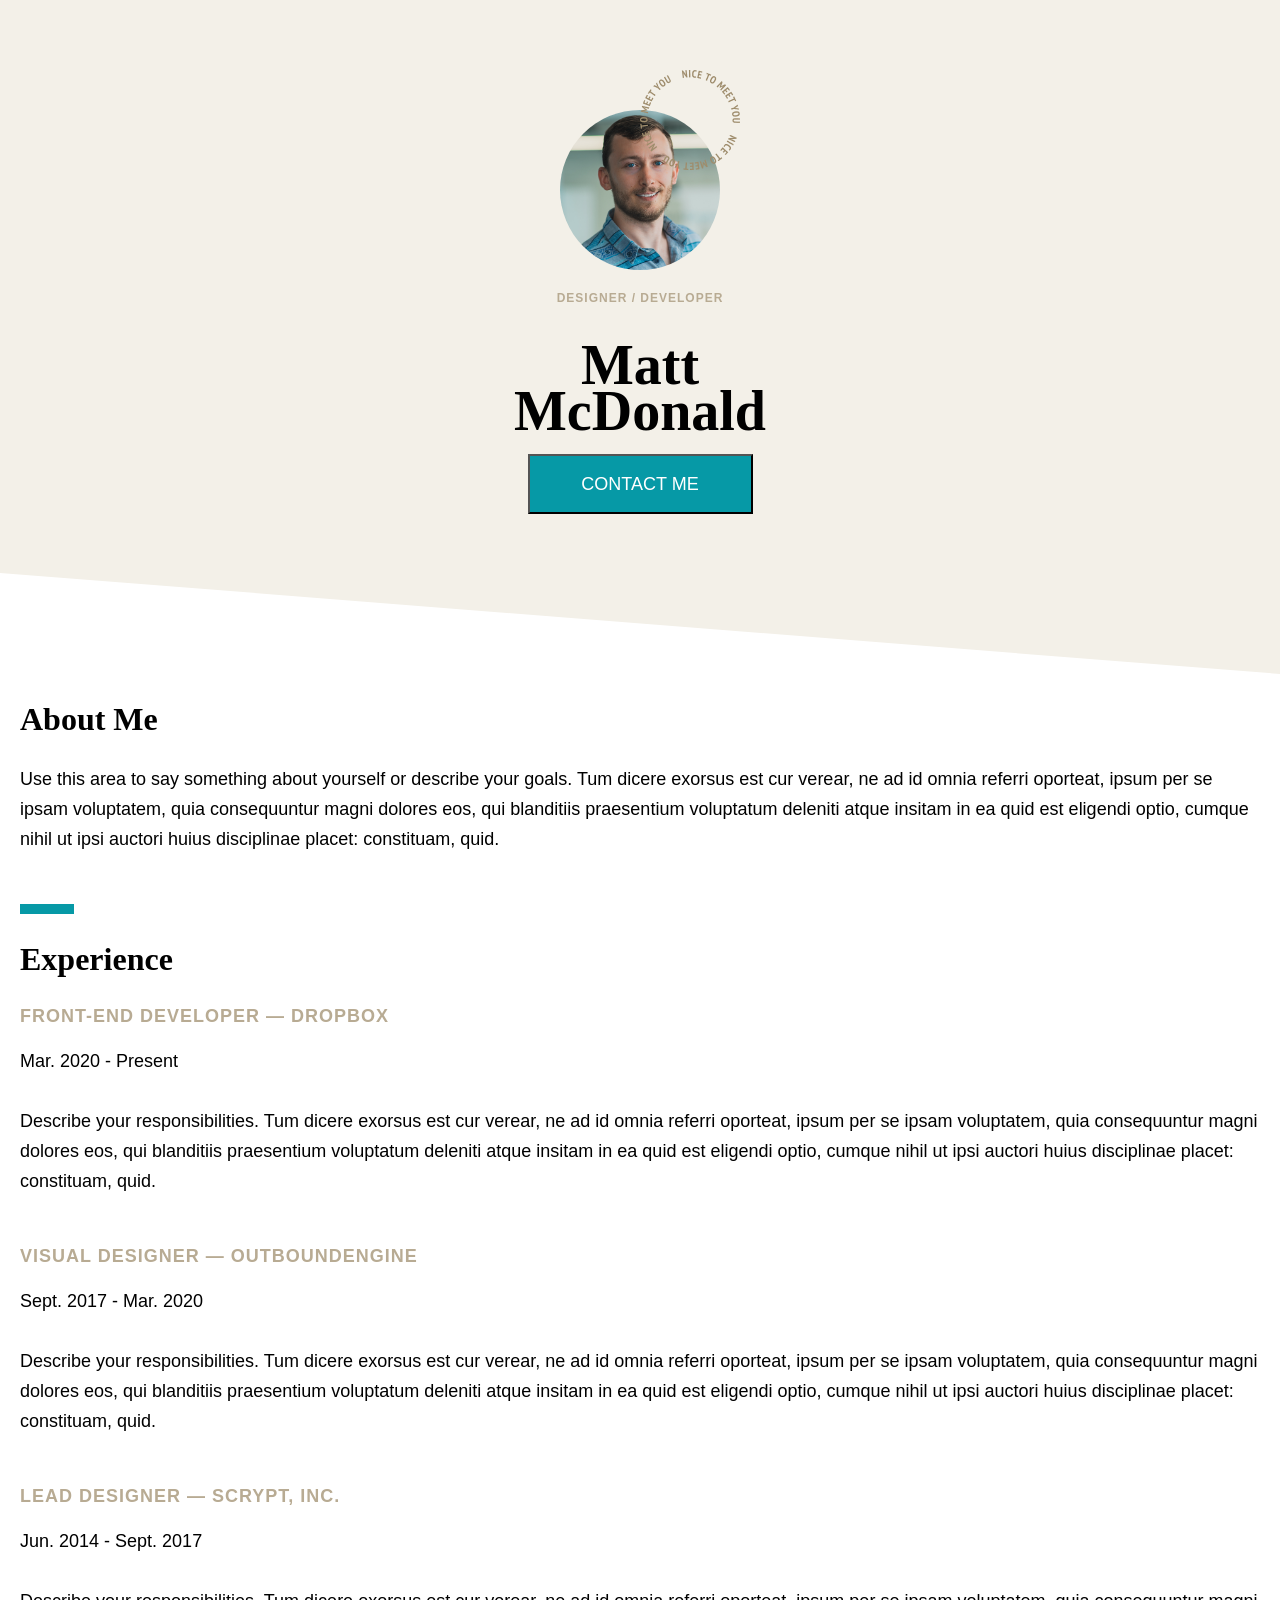
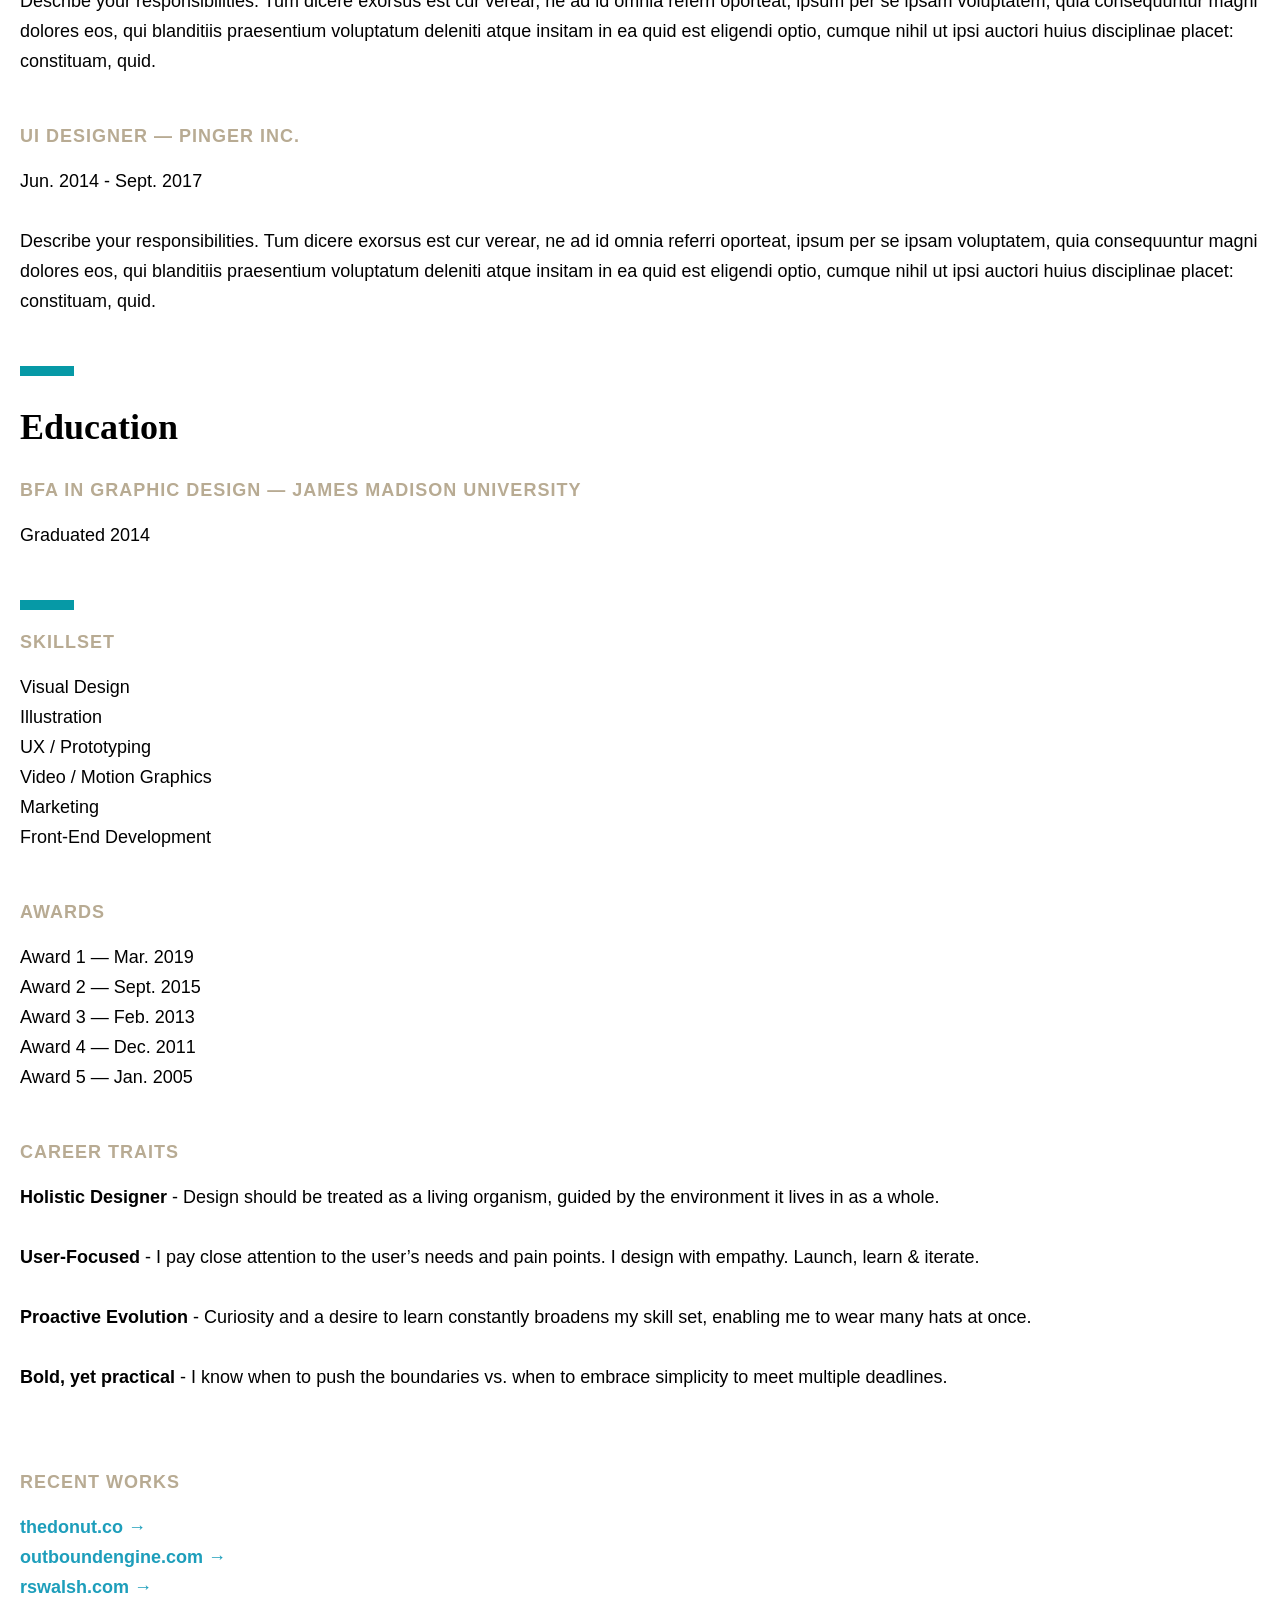
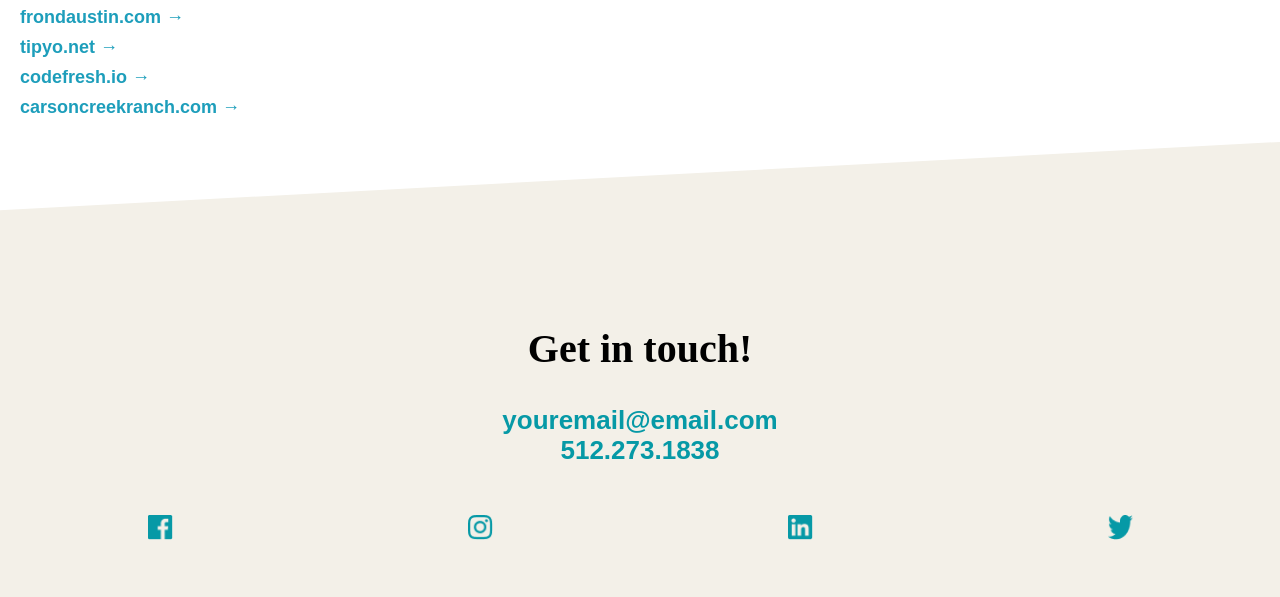
==== index.html @ 35839f32 "Merge branch 'main' of https://github.com/Joseasd213/Figma-s" ====
<!DOCTYPE html>
<html lang="en">
<head>
    <meta charset="UTF-8">
    <meta name="viewport" content="width=device-width, initial-scale=1.0">
    <title>Document</title>
    <link rel="stylesheet" href="style.css">
</head>
<body>
    <header class="card-background-up">
        <div class="imagenes">

            <img 
                class="imagen-principal"
                src="imagenes/Mcdonald.png" 
                alt="a"
            >

            <img 
                class="imagen-superpuesta"
                src="imagenes/Combined-Shape.png" 
                alt="a"
            >

        </div>
        <h3>DESIGNER / DEVELOPER</h3>
        <h1>Matt 
            McDonald
        </h1>
        <button>CONTACT ME</button>
    </header>
    <main>
        <section>
            <h2>About Me</h2>
            <p>Use this area to say something about yourself or describe your goals.  Tum dicere exorsus est cur verear, ne ad id omnia referri oporteat, ipsum per se ipsam voluptatem, quia consequuntur magni dolores eos, qui blanditiis praesentium voluptatum deleniti atque insitam in ea quid est eligendi optio, cumque nihil ut ipsi auctori huius disciplinae placet: constituam, quid.</p>
        </section>
        <section class="linea-decorativa"></section>      
        <section>
            <h2>Experience</h2>
            <h3>Front-End Developer — Dropbox</h3>
            <p>Mar. 2020 - Present</p>
                <div>
                    <p>Describe your responsibilities.  Tum dicere exorsus est cur verear, ne ad id omnia referri oporteat, ipsum per se ipsam voluptatem, quia consequuntur magni dolores eos, qui blanditiis praesentium voluptatum deleniti atque insitam in ea quid est eligendi optio, cumque nihil ut ipsi auctori huius disciplinae placet: constituam, quid.</p>
                </div>
            <div>
                <h3>Visual Designer — OutboundEngine</h3>
                <p class="date">Sept. 2017 - Mar. 2020</p>
                <div>
                    <p>Describe your responsibilities.  Tum dicere exorsus est cur verear, ne ad id omnia referri oporteat, ipsum per se ipsam voluptatem, quia consequuntur magni dolores eos, qui blanditiis praesentium voluptatum deleniti atque insitam in ea quid est eligendi optio, cumque nihil ut ipsi auctori huius disciplinae placet: constituam, quid.</p>
                </div>
            </div>
            <div>
                <h3>Lead Designer — Scrypt, Inc.</h3>
                <p>Jun. 2014 - Sept. 2017</p>
                <div>
                    <p>Describe your responsibilities.  Tum dicere exorsus est cur verear, ne ad id omnia referri oporteat, ipsum per se ipsam voluptatem, quia consequuntur magni dolores eos, qui blanditiis praesentium voluptatum deleniti atque insitam in ea quid est eligendi optio, cumque nihil ut ipsi auctori huius disciplinae placet: constituam, quid.</p>
                </div>
            </div>
            <div>
                <h3>UI Designer — Pinger Inc.</h3>
                <p class="date">Jun. 2014 - Sept. 2017</p>
                <div>
                    <p>Describe your responsibilities.  Tum dicere exorsus est cur verear, ne ad id omnia referri oporteat, ipsum per se ipsam voluptatem, quia consequuntur magni dolores eos, qui blanditiis praesentium voluptatum deleniti atque insitam in ea quid est eligendi optio, cumque nihil ut ipsi auctori huius disciplinae placet: constituam, quid.</p>
                </div>
            </div>
        </section>

        <section class="linea-decorativa"></section>   

        <section>
            <h2 class="other-h2">Education</h2>
            <h3>BFA in Graphic Design — James Madison University</h3>
            <p>Graduated 2014</p>
        </section>

        <section class="linea-decorativa"></section>   
            
        <section>
            <h3>SKILLSET</h3>
            <p>Visual Design</p>
            <p>Illustration</p>
            <p>UX / Prototyping</p>
            <p>Video / Motion Graphics</p>
            <p>Marketing</p>
            <p>Front-End Development</p>
        </section>

        <div>
            <h3>AWARDS</h3>
            <p>Award 1 — Mar. 2019</p>
            <p>Award 2 — Sept. 2015</p>
            <p>Award 3 — Feb. 2013</p>
            <p>Award 4 — Dec. 2011</p>
            <p>Award 5 — Jan. 2005</p>
        </div>  
        <div>
            <h3>Career Traits</h3>
            <p class="separate-pu"><strong>Holistic Designer</strong> - Design should be treated as a living organism, guided by the environment it lives in as a whole.</p>
            <p class="separate-pu"><strong>User-Focused</strong> - I pay close attention to the user’s needs and pain points. I design with empathy. Launch, learn & iterate.</p>
            <p class="separate-pu"><strong>Proactive Evolution</strong> - Curiosity and a desire to learn constantly broadens my skill set, enabling me to wear many hats at once.</p>
            <p class="separate-pu"><strong>Bold, yet practical</strong> - I know when to push the boundaries vs. when to embrace simplicity to meet multiple deadlines.</p>
        </div>
        <div>
            <h3>Recent Works</h3>
            <p><a href="">thedonut.co →</a></p>
            <p><a href="">outboundengine.com →</a></p>
            <p><a href="">rswalsh.com →</a></p>
            <p><a href="">frondaustin.com →</a></p>
            <p><a href="">tipyo.net →</a></p>
            <p><a href="">codefresh.io → </a></p>
            <p><a href="">carsoncreekranch.com →</a></p>
        </div>  
    </main>
    <div class="card-background-down">
        <section class="bellow">
            <h2>Get in touch!</h2>
            <p style="color: #0699a6;"><strong>youremail@email.com</strong></p>
            <p style="color: #0699a6;"><strong>512.273.1838</strong></p>
            <div class="icons-gallery">
                <a href=""><img src="imagenes/facebook.png" alt="a"></a>
                <a href=""><img src="imagenes/instagram.png" alt="a"></a>
                <a href=""><img src="imagenes/linkedin.png" alt="a"></a>
                <a href=""><img src="imagenes/twitter.png" alt="a"></a>
            </div>
        </section> 
    </div>
</body>
</html>
---- style.css ----
/*Up Header*/
.card-background-up {
  background-color: #f3f0e8; /* El color beige del fondo */
  width: 100%;
  height: 594px;
  
  /* Puntos: Top-Left, Top-Right, Bottom-Right, Bottom-Left */
  /* Ajusta el 85% para cambiar la inclinación */
  clip-path: polygon(0 0, 100% 0, 100% 100%, 0 85%); 
}

/*Down Header*/

.card-background-down {
  background-color: #f3f0e8; /* El color beige del fondo */
  width: 100%;
  height: 425px;
  
  /* Puntos: Top-Left, Top-Right, Bottom-Right, Bottom-Left */
  /* Ajusta el 85% para cambiar la inclinación */
    clip-path: polygon(0 15%, 100% 0, 100% 100%, 0 100%);
}

header{
    padding-top: 80px;
    flex-direction: column;
    align-items: center;
    text-align: center;
    display: flex;
}

header h3{
    font-size: 12px;
    color: #B8AB93;
    font-family: Arial;
    line-height: 24px; 
}

/*General*/

body{
    padding: 0px;
    margin: 0px;
}

main{
    margin: 20px;
}
p {
    font-size: 18px;
    font-family: "PT Sans Narrow", sans-serif;
    line-height: 30px;
    margin: 0;
}


a{
    font-family: "PT Sans Narrow", sans-serif;
    font-weight: 700;
    font-size: 18px;
    line-height: 30px;
    letter-spacing: 0;
    font-style: normal;
    color: rgb(29, 158, 187);
    text-decoration: none;
}

/*Div's*/

div{
    padding-top: 30px;
}

/*Imagenes*/

img{
    height: 160px;
    width: 160px;
}

/*Titulos*/

h1{
    font-size: 56px;
    font-weight: 900px;
    line-height: 46px;
    word-spacing: -2.17px;
    margin: 20px;
    width: 330px;
}

h2{
    font-size: 32px;
}

h3 {
    font-family: "PT Sans Narrow", sans-serif;
    font-weight: 700;
    font-size: 18px;
    line-height: 24px;
    letter-spacing: 1px;
    text-transform: uppercase;
    color: #B8AB93;
}


h4{
    font-size: 18px;
    font-family: Arial;
    font-weight: 100px;
}

.date{
    font-size: 18px;
}

.other-h2{
    font-size: 36px;
}

/*Bellow*/

.bellow{
    padding: 120px 0 40px 0;
    align-items: center;
    text-align: center;
}

.bellow img{
    width: 25px;
    height: 25px;
}

.bellow p{
    font-size: 26px;
}

.bellow h2{
    font-size: 40px;
    font-weight: 900px;
    font-family: "Playfair Display", serif;
}   

/*Icons*/

.icons-gallery{
    display: flex;
    padding-top: 50px;
    justify-content: center;
    justify-content: space-around;
}


/*Buttons*/

button{
    width: 225px;
    height: 60px;
    font-size: 18px;
    color: white;
    background-color: #0699A6;
}

/*IA*/

.imagenes {
    position: relative;
    /*Sirve para ocupar solamente lo que contiene, convirtiendolo en un poco de bloque y lineal*/
    display: inline-block;
}

.imagen-principal {
    width: 160px;
    height: 160px;
    border-radius: 100%;
}

.imagen-superpuesta {
    position: absolute;
    width: 100px;
    height: 100px;

    /* La pone en el centro de la primera */
    left: 80px;
    top: -10px;
}
/*Separador*/

.linea-decorativa {
    background-color: #0699a6; 
    width: 54px; 
    height: 10px;  
    padding: 0px; 
    clear: both; 
    display: block; 
    margin: 50px 0 20px 0;
}

.separate-pu{
    margin-bottom: 30px;
}

/*MEDIA*/

@media (min-width: 768px) and (min-height:1024px) {
    p{
        font-size: 20px;
    }
    main{
        padding: 0 140px 0 140px;
    }
    h2{
       font-size: 48px; 
    }

    .linea-decorativa{
        margin: 70px 0 50px 0;
    }    

    .imagen-principal{
        height: 200px;
        width: 200px;
    }


    h3{
        font-size: 18px;
    }

    header h3{
        font-size: 18px;
    }

    h1{
        font-size: 86px;
        font-weight: 900px;
        line-height: 76px;
        word-spacing: -2.17px;
        margin: 20px;
        width: 482px;
    }

    .bellow p{
        font-size: 38px;
    }

    .bellow h2{
        font-size: 62px;
    }   

    a{
        font-size: 24px;
    } 

    .icons-gallery img{
        width: 55px;
        height: 55px;
    }
    
    .card-background-up {
    background-color: #f3f0e8; /* El color beige del fondo */
    width: 100%;
    height: 768px;
    
    /* Puntos: Top-Left, Top-Right, Bottom-Right, Bottom-Left */
    /* Ajusta el 85% para cambiar la inclinación */
    clip-path: polygon(0 0, 100% 0, 100% 100%, 0 85%); 
    }
    .card-background-down {
    background-color: #f3f0e8; /* El color beige del fondo */
    width: 100%;
    height: 625px;
    
    /* Puntos: Top-Left, Top-Right, Bottom-Right, Bottom-Left */
    /* Ajusta el 85% para cambiar la inclinación */
        clip-path: polygon(0 15%, 100% 0, 100% 100%, 0 100%);
    }
}
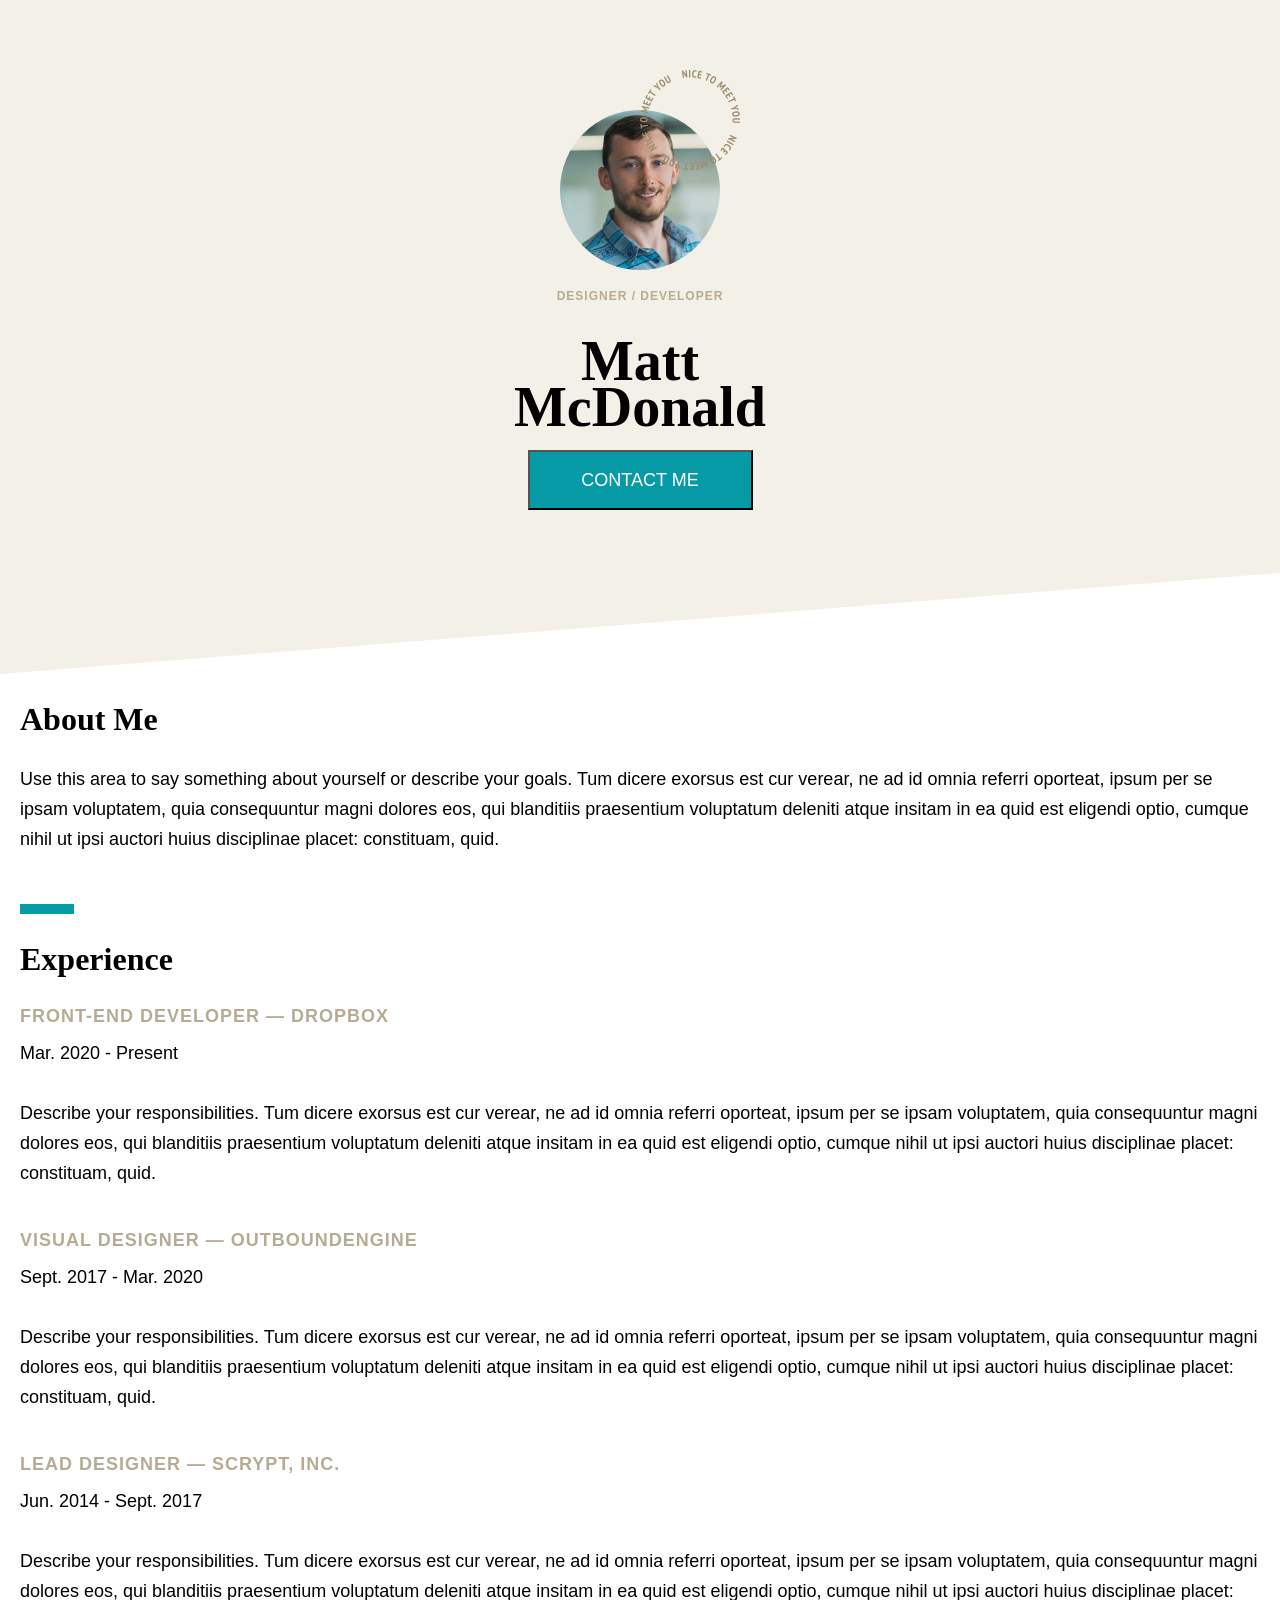
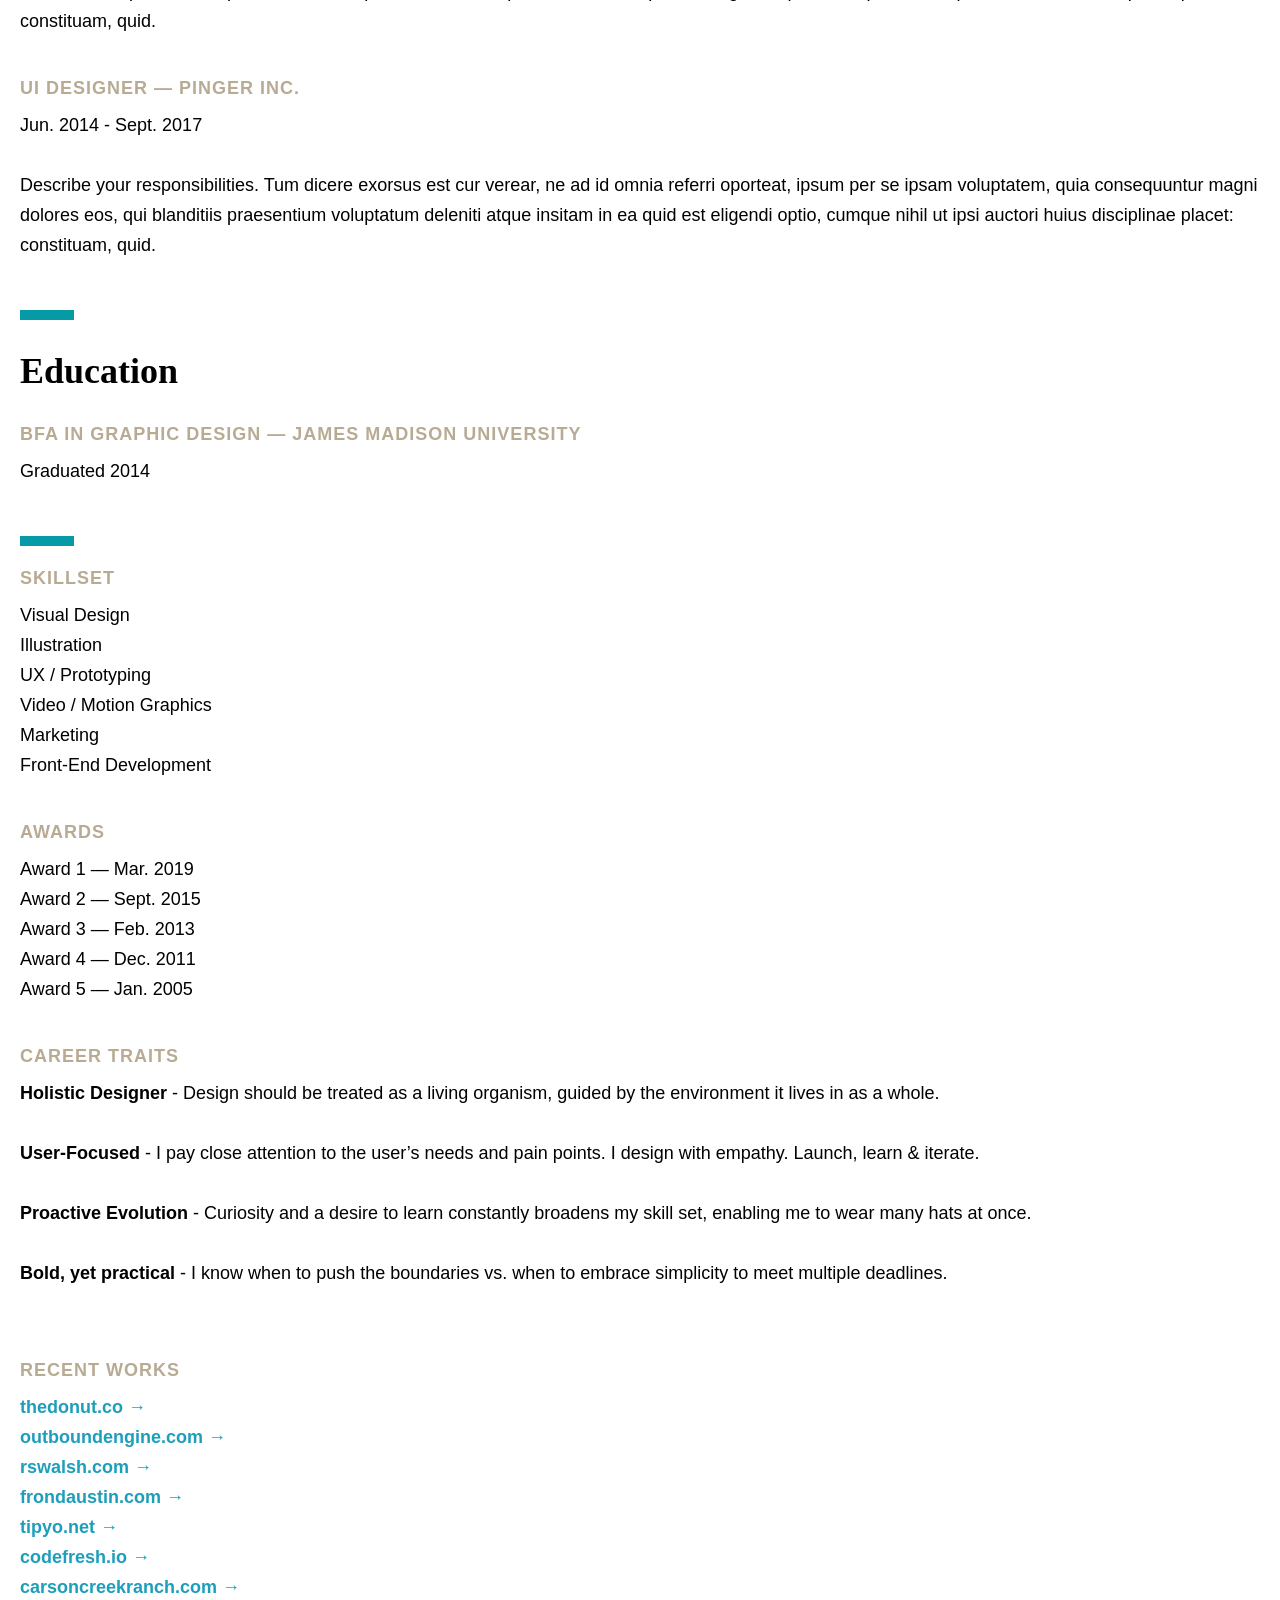
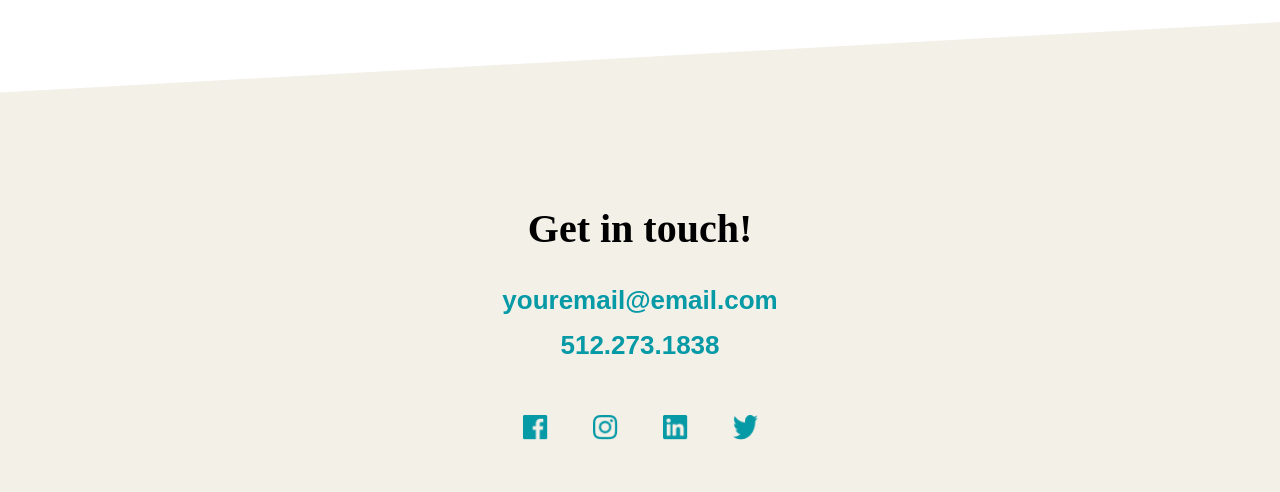
==== commit 3f519d46: ""fixed-just-need-font-family"" ====
--- a/index.html
+++ b/index.html
@@ -114,8 +114,10 @@
     <div class="card-background-down">
         <section class="bellow">
             <h2>Get in touch!</h2>
-            <p style="color: #0699a6;"><strong>youremail@email.com</strong></p>
-            <p style="color: #0699a6;"><strong>512.273.1838</strong></p>
+            <section>
+                <p style="color: #0699a6; margin-bottom: 15px;"><strong>youremail@email.com</strong></p>
+                <p style="color: #0699a6; margin-bottom: 15px;"><strong>512.273.1838</strong></p>
+            </section>
             <div class="icons-gallery">
                 <a href=""><img src="imagenes/facebook.png" alt="a"></a>
                 <a href=""><img src="imagenes/instagram.png" alt="a"></a>
--- a/style.css
+++ b/style.css
@@ -6,7 +6,7 @@
   
   /* Puntos: Top-Left, Top-Right, Bottom-Right, Bottom-Left */
   /* Ajusta el 85% para cambiar la inclinación */
-  clip-path: polygon(0 0, 100% 0, 100% 100%, 0 85%); 
+  clip-path: polygon(0 0, 100% 0, 100% 85%, 0 100%); 
 }
 
 /*Down Header*/
@@ -14,7 +14,7 @@
 .card-background-down {
   background-color: #f3f0e8; /* El color beige del fondo */
   width: 100%;
-  height: 425px;
+  height: 440px;
   
   /* Puntos: Top-Left, Top-Right, Bottom-Right, Bottom-Left */
   /* Ajusta el 85% para cambiar la inclinación */
@@ -97,6 +97,7 @@
     font-family: "PT Sans Narrow", sans-serif;
     font-weight: 700;
     font-size: 18px;
+    margin: 10px 0 10px 0;
     line-height: 24px;
     letter-spacing: 1px;
     text-transform: uppercase;
@@ -141,13 +142,17 @@
     font-family: "Playfair Display", serif;
 }   
 
+.bellow-contacts{
+    line-height: 40px;
+    
+}
 /*Icons*/
 
 .icons-gallery{
     display: flex;
-    padding-top: 50px;
+    padding-top: 40px;
     justify-content: center;
-    justify-content: space-around;
+    gap: 45px;
 }
 
 
@@ -241,7 +246,7 @@
     }
 
     .bellow p{
-        font-size: 38px;
+        font-size: 30px;
     }
 
     .bellow h2{
@@ -251,11 +256,6 @@
     a{
         font-size: 24px;
     } 
-
-    .icons-gallery img{
-        width: 55px;
-        height: 55px;
-    }
     
     .card-background-up {
     background-color: #f3f0e8; /* El color beige del fondo */
@@ -264,7 +264,7 @@
     
     /* Puntos: Top-Left, Top-Right, Bottom-Right, Bottom-Left */
     /* Ajusta el 85% para cambiar la inclinación */
-    clip-path: polygon(0 0, 100% 0, 100% 100%, 0 85%); 
+    clip-path: polygon(0 0, 100% 0, 100% 85%, 0 100%); 
     }
     .card-background-down {
     background-color: #f3f0e8; /* El color beige del fondo */
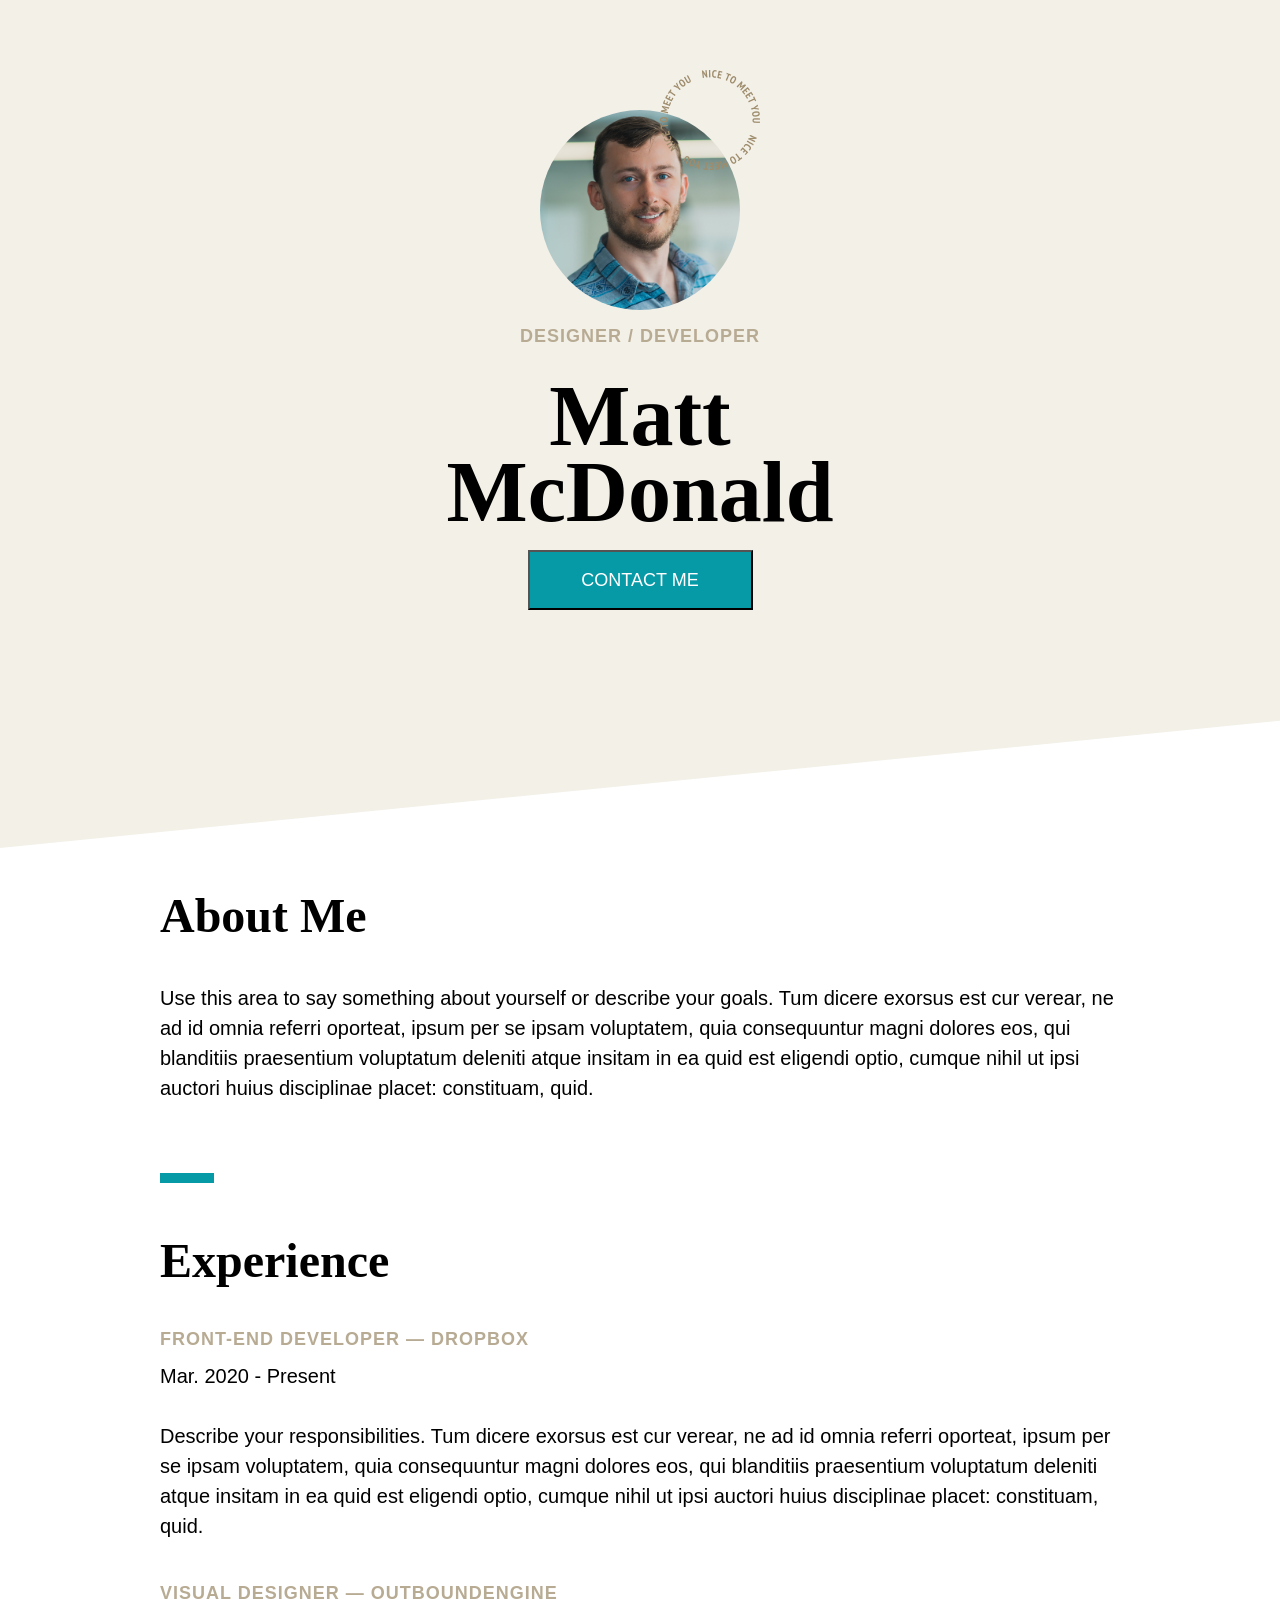
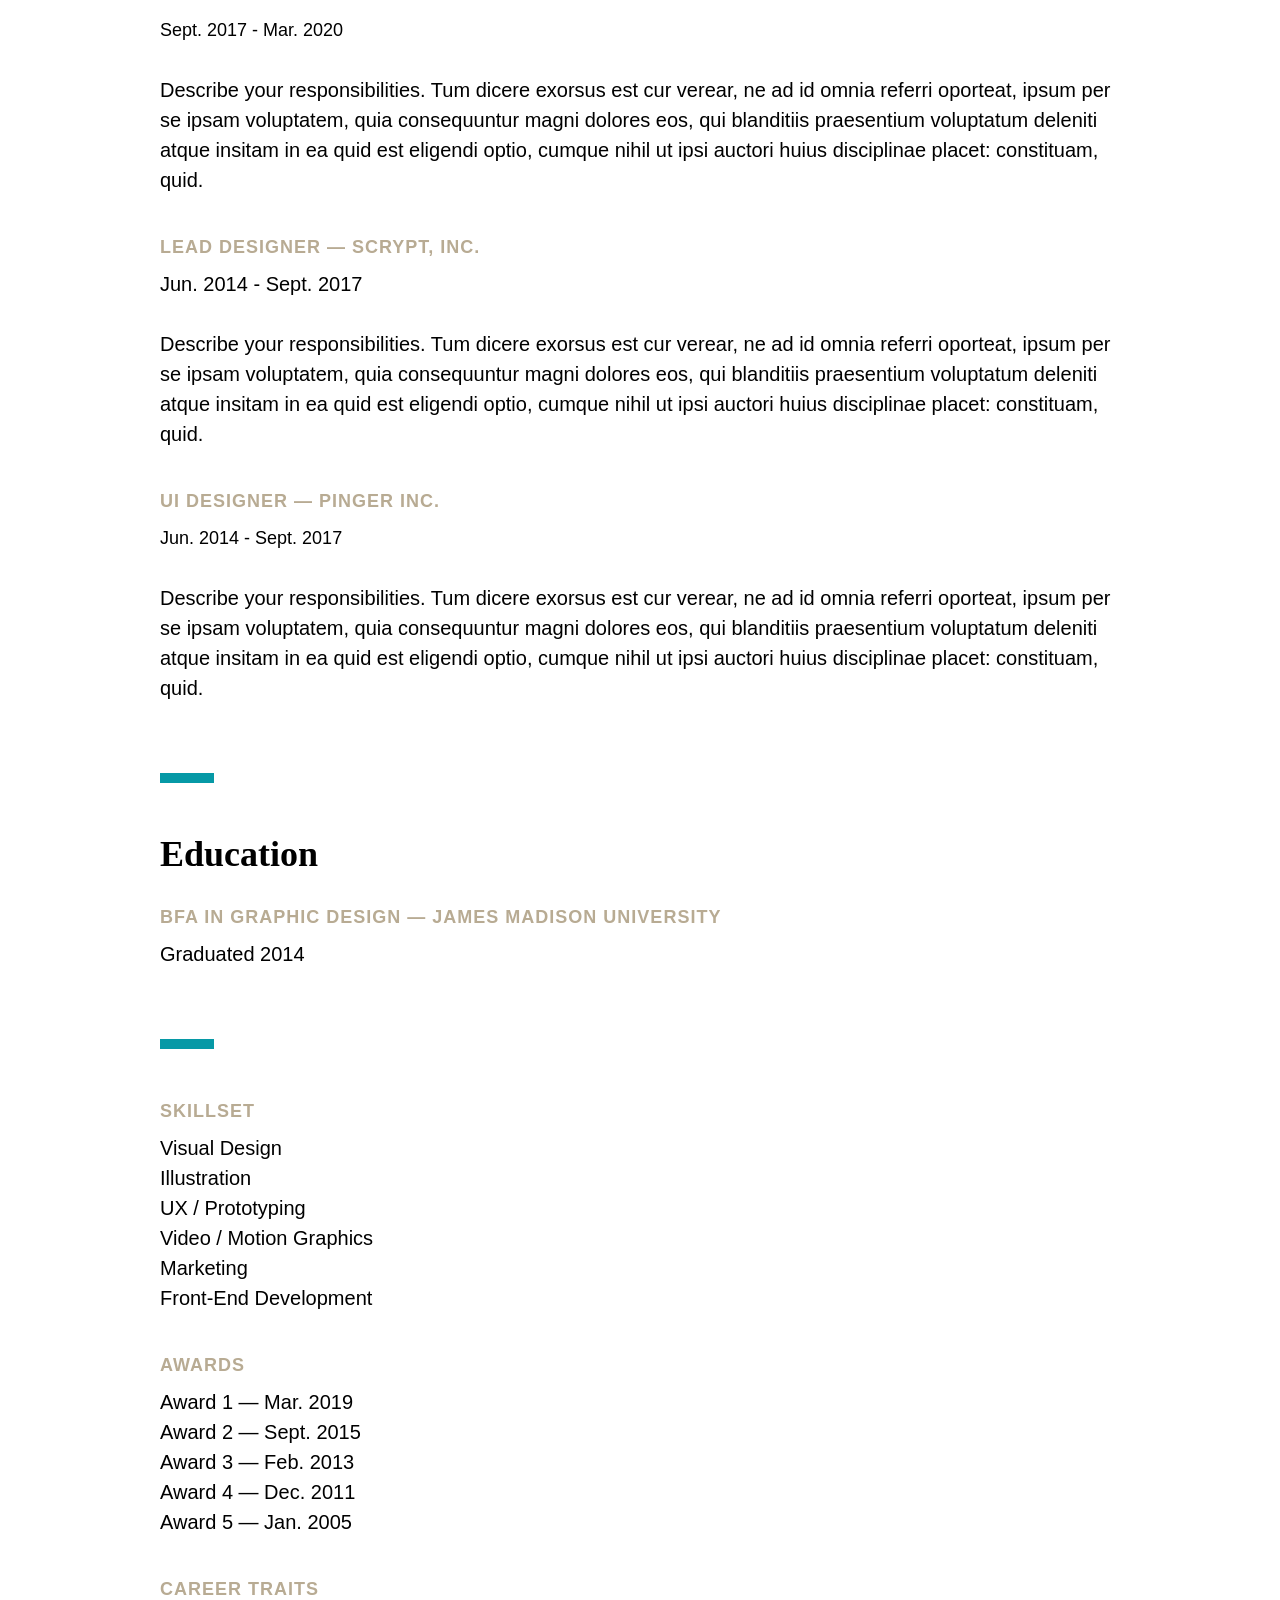
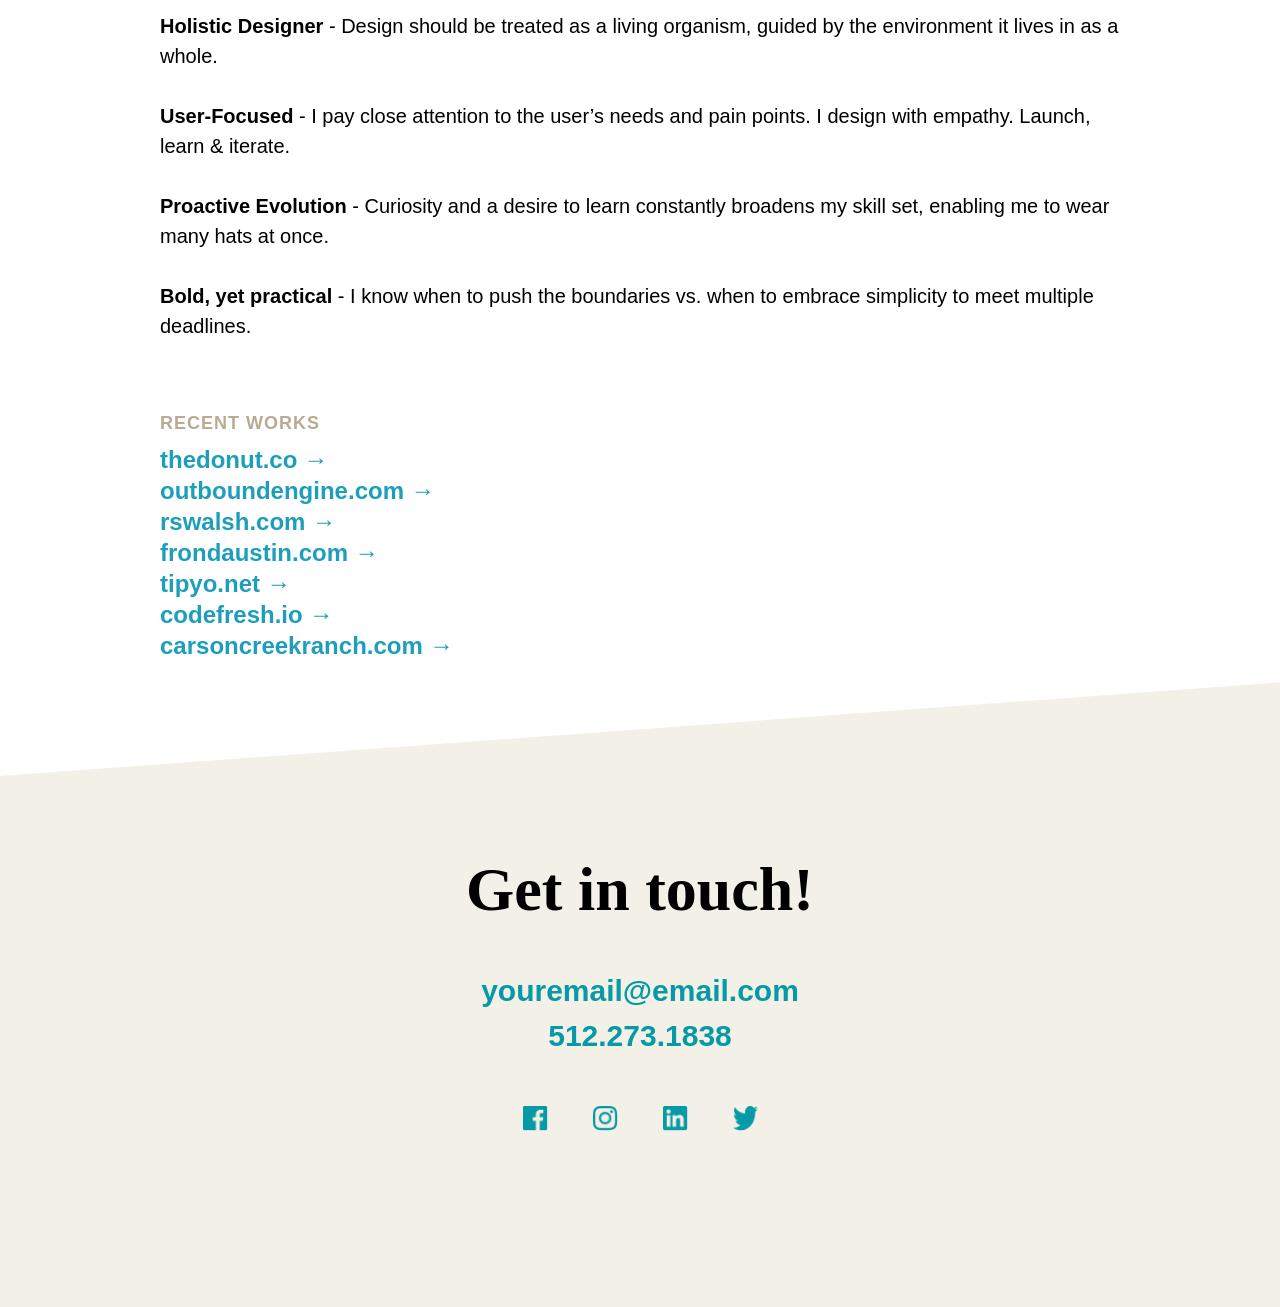
==== commit 84fc6c98: ""Organizar-comentarios-y-estructuras"" ====
--- a/index.html
+++ b/index.html
@@ -9,19 +9,16 @@
 <body>
     <header class="card-background-up">
         <div class="imagenes">
-
             <img 
                 class="imagen-principal"
                 src="imagenes/Mcdonald.png" 
                 alt="a"
             >
-
             <img 
                 class="imagen-superpuesta"
                 src="imagenes/Combined-Shape.png" 
                 alt="a"
             >
-
         </div>
         <h3>DESIGNER / DEVELOPER</h3>
         <h1>Matt 
@@ -95,10 +92,10 @@
         </div>  
         <div>
             <h3>Career Traits</h3>
-            <p class="separate-pu"><strong>Holistic Designer</strong> - Design should be treated as a living organism, guided by the environment it lives in as a whole.</p>
-            <p class="separate-pu"><strong>User-Focused</strong> - I pay close attention to the user’s needs and pain points. I design with empathy. Launch, learn & iterate.</p>
-            <p class="separate-pu"><strong>Proactive Evolution</strong> - Curiosity and a desire to learn constantly broadens my skill set, enabling me to wear many hats at once.</p>
-            <p class="separate-pu"><strong>Bold, yet practical</strong> - I know when to push the boundaries vs. when to embrace simplicity to meet multiple deadlines.</p>
+            <p class="separate"><strong>Holistic Designer</strong> - Design should be treated as a living organism, guided by the environment it lives in as a whole.</p>
+            <p class="separate"><strong>User-Focused</strong> - I pay close attention to the user’s needs and pain points. I design with empathy. Launch, learn & iterate.</p>
+            <p class="separate"><strong>Proactive Evolution</strong> - Curiosity and a desire to learn constantly broadens my skill set, enabling me to wear many hats at once.</p>
+            <p class="separate"><strong>Bold, yet practical</strong> - I know when to push the boundaries vs. when to embrace simplicity to meet multiple deadlines.</p>
         </div>
         <div>
             <h3>Recent Works</h3>
@@ -107,11 +104,11 @@
             <p><a href="">rswalsh.com →</a></p>
             <p><a href="">frondaustin.com →</a></p>
             <p><a href="">tipyo.net →</a></p>
-            <p><a href="">codefresh.io → </a></p>
+            <p><a href="">codefresh.io →</a></p>
             <p><a href="">carsoncreekranch.com →</a></p>
         </div>  
     </main>
-    <div class="card-background-down">
+    <footer class="card-background-down">
         <section class="bellow">
             <h2>Get in touch!</h2>
             <section>
@@ -125,6 +122,6 @@
                 <a href=""><img src="imagenes/twitter.png" alt="a"></a>
             </div>
         </section> 
-    </div>
+    </footer>
 </body>
 </html>
--- a/style.css
+++ b/style.css
@@ -1,25 +1,28 @@
-/*Up Header*/
+/*Clip-Path del Header*/
+
 .card-background-up {
-  background-color: #f3f0e8; /* El color beige del fondo */
-  width: 100%;
-  height: 594px;
-  
-  /* Puntos: Top-Left, Top-Right, Bottom-Right, Bottom-Left */
-  /* Ajusta el 85% para cambiar la inclinación */
-  clip-path: polygon(0 0, 100% 0, 100% 85%, 0 100%); 
-}
-
-/*Down Header*/
+    background-color: #f3f0e8; /* El color beige del fondo */
+    width: 100%;
+    height: 594px;
+    
+    /* Puntos: Top-Left, Top-Right, Bottom-Right, Bottom-Left */
+    /* Ajusta el 85% para cambiar la inclinación */
+    clip-path: polygon(0 0, 100% 0, 100% 85%, 0 100%); 
+}
+
+/*Clip-Path del Footer*/
 
 .card-background-down {
-  background-color: #f3f0e8; /* El color beige del fondo */
-  width: 100%;
-  height: 440px;
-  
-  /* Puntos: Top-Left, Top-Right, Bottom-Right, Bottom-Left */
-  /* Ajusta el 85% para cambiar la inclinación */
+    background-color: #f3f0e8; /* El color beige del fondo */
+    width: 100%;
+    height: 440px;
+    
+    /* Puntos: Top-Left, Top-Right, Bottom-Right, Bottom-Left */
+    /* Ajusta el 85% para cambiar la inclinación */
     clip-path: polygon(0 15%, 100% 0, 100% 100%, 0 100%);
 }
+
+/*Header*/
 
 header{
     padding-top: 80px;
@@ -36,6 +39,27 @@
     line-height: 24px; 
 }
 
+.imagenes {
+    position: relative;
+    /*Sirve para ocupar solamente lo que contiene, convirtiendolo en un poco de bloque y lineal*/
+    display: inline-block;
+}
+
+.imagen-principal {
+    width: 160px;
+    height: 160px;
+    border-radius: 100%;
+}
+
+.imagen-superpuesta {
+    position: absolute;
+    width: 100px;
+    height: 100px;
+    /* La pone en el centro de la primera imagen */
+    left: 80px;
+    top: -10px;
+}
+
 /*General*/
 
 body{
@@ -46,6 +70,7 @@
 main{
     margin: 20px;
 }
+
 p {
     font-size: 18px;
     font-family: "PT Sans Narrow", sans-serif;
@@ -119,7 +144,7 @@
     font-size: 36px;
 }
 
-/*Bellow*/
+/*Footer*/
 
 .bellow{
     padding: 120px 0 40px 0;
@@ -144,8 +169,8 @@
 
 .bellow-contacts{
     line-height: 40px;
-    
-}
+}
+
 /*Icons*/
 
 .icons-gallery{
@@ -155,7 +180,6 @@
     gap: 45px;
 }
 
-
 /*Buttons*/
 
 button{
@@ -166,30 +190,7 @@
     background-color: #0699A6;
 }
 
-/*IA*/
-
-.imagenes {
-    position: relative;
-    /*Sirve para ocupar solamente lo que contiene, convirtiendolo en un poco de bloque y lineal*/
-    display: inline-block;
-}
-
-.imagen-principal {
-    width: 160px;
-    height: 160px;
-    border-radius: 100%;
-}
-
-.imagen-superpuesta {
-    position: absolute;
-    width: 100px;
-    height: 100px;
-
-    /* La pone en el centro de la primera */
-    left: 80px;
-    top: -10px;
-}
-/*Separador*/
+/*Separador y lineas azules*/
 
 .linea-decorativa {
     background-color: #0699a6; 
@@ -201,39 +202,72 @@
     margin: 50px 0 20px 0;
 }
 
-.separate-pu{
+.separate{
     margin-bottom: 30px;
 }
 
-/*MEDIA*/
-
-@media (min-width: 768px) and (min-height:1024px) {
-    p{
-        font-size: 20px;
-    }
-    main{
-        padding: 0 140px 0 140px;
-    }
-    h2{
-       font-size: 48px; 
-    }
-
-    .linea-decorativa{
-        margin: 70px 0 50px 0;
-    }    
+/*MEDIA - TAULETA*/
+
+@media (min-width: 768px) {
+    /*Clip-Path*/
+    /*Arriba*/
+    .card-background-up {
+        background-color: #f3f0e8; /* El color beige del fondo */
+        width: 100%;
+        height: 768px;
+        
+        /* Puntos: Top-Left, Top-Right, Bottom-Right, Bottom-Left */
+        /* Ajusta el 85% para cambiar la inclinación */
+        clip-path: polygon(0 0, 100% 0, 100% 85%, 0 100%); 
+    }
+
+    /*Abajo*/
+    .card-background-down {
+        background-color: #f3f0e8; /* El color beige del fondo */
+        width: 100%;
+        height: 625px;
+        
+        /* Puntos: Top-Left, Top-Right, Bottom-Right, Bottom-Left */
+        /* Ajusta el 85% para cambiar la inclinación */
+        clip-path: polygon(0 15%, 100% 0, 100% 100%, 0 100%);
+    }
+
+    /*Header*/
+    header h3{
+        font-size: 18px;
+    }
+
+    /*Footer*/
+    .bellow p{
+        font-size: 30px;
+    }
+
+    .bellow h2{
+        font-size: 62px;
+    }   
+
+    /* Imagenes */
+    .imagen-superpuesta {
+        position: absolute;
+        width: 100px;
+        height: 100px;
+        /* La pone en el centro de Mcdonald */
+        left: 120px;
+        top: -10px;
+    }
 
     .imagen-principal{
         height: 200px;
         width: 200px;
     }
 
-
-    h3{
-        font-size: 18px;
-    }
-
-    header h3{
-        font-size: 18px;
+    /*Palabras*/
+    p{
+        font-size: 20px;
+    }
+
+    h2{
+       font-size: 48px; 
     }
 
     h1{
@@ -245,34 +279,29 @@
         width: 482px;
     }
 
-    .bellow p{
-        font-size: 30px;
-    }
-
-    .bellow h2{
-        font-size: 62px;
-    }   
-
+    h3{
+        font-size: 18px;
+    }
+
+    /*Generales*/
     a{
         font-size: 24px;
     } 
-    
-    .card-background-up {
-    background-color: #f3f0e8; /* El color beige del fondo */
-    width: 100%;
-    height: 768px;
-    
-    /* Puntos: Top-Left, Top-Right, Bottom-Right, Bottom-Left */
-    /* Ajusta el 85% para cambiar la inclinación */
-    clip-path: polygon(0 0, 100% 0, 100% 85%, 0 100%); 
-    }
-    .card-background-down {
-    background-color: #f3f0e8; /* El color beige del fondo */
-    width: 100%;
-    height: 625px;
-    
-    /* Puntos: Top-Left, Top-Right, Bottom-Right, Bottom-Left */
-    /* Ajusta el 85% para cambiar la inclinación */
-        clip-path: polygon(0 15%, 100% 0, 100% 100%, 0 100%);
-    }
+
+    /*Sectores*/
+    main{
+        padding: 0 140px 0 140px;
+    }
+
+    /*Lineas azules*/
+    .linea-decorativa{
+        margin: 70px 0 50px 0;
+    }    
+}
+
+/*MEDIA - ESCRIPTORI*/
+
+@media (min-width: 1440px) {
+
+
 }
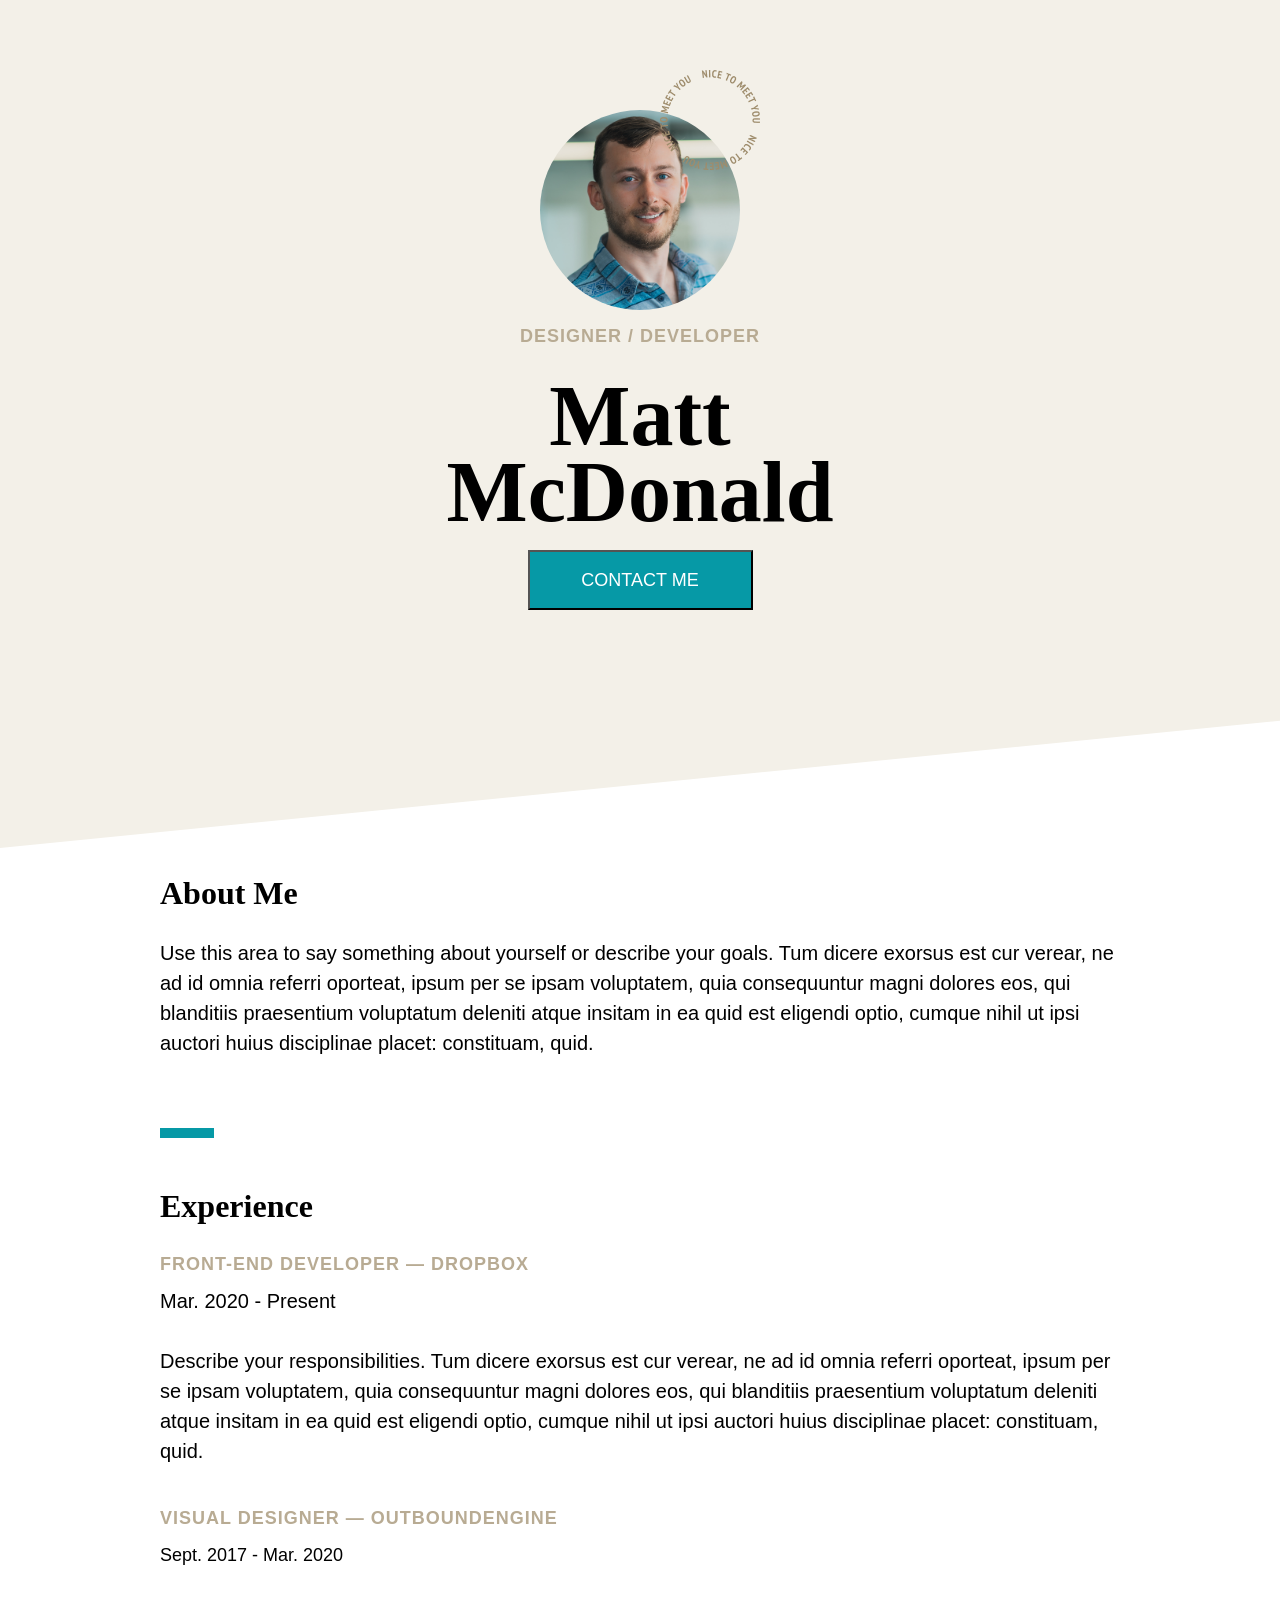
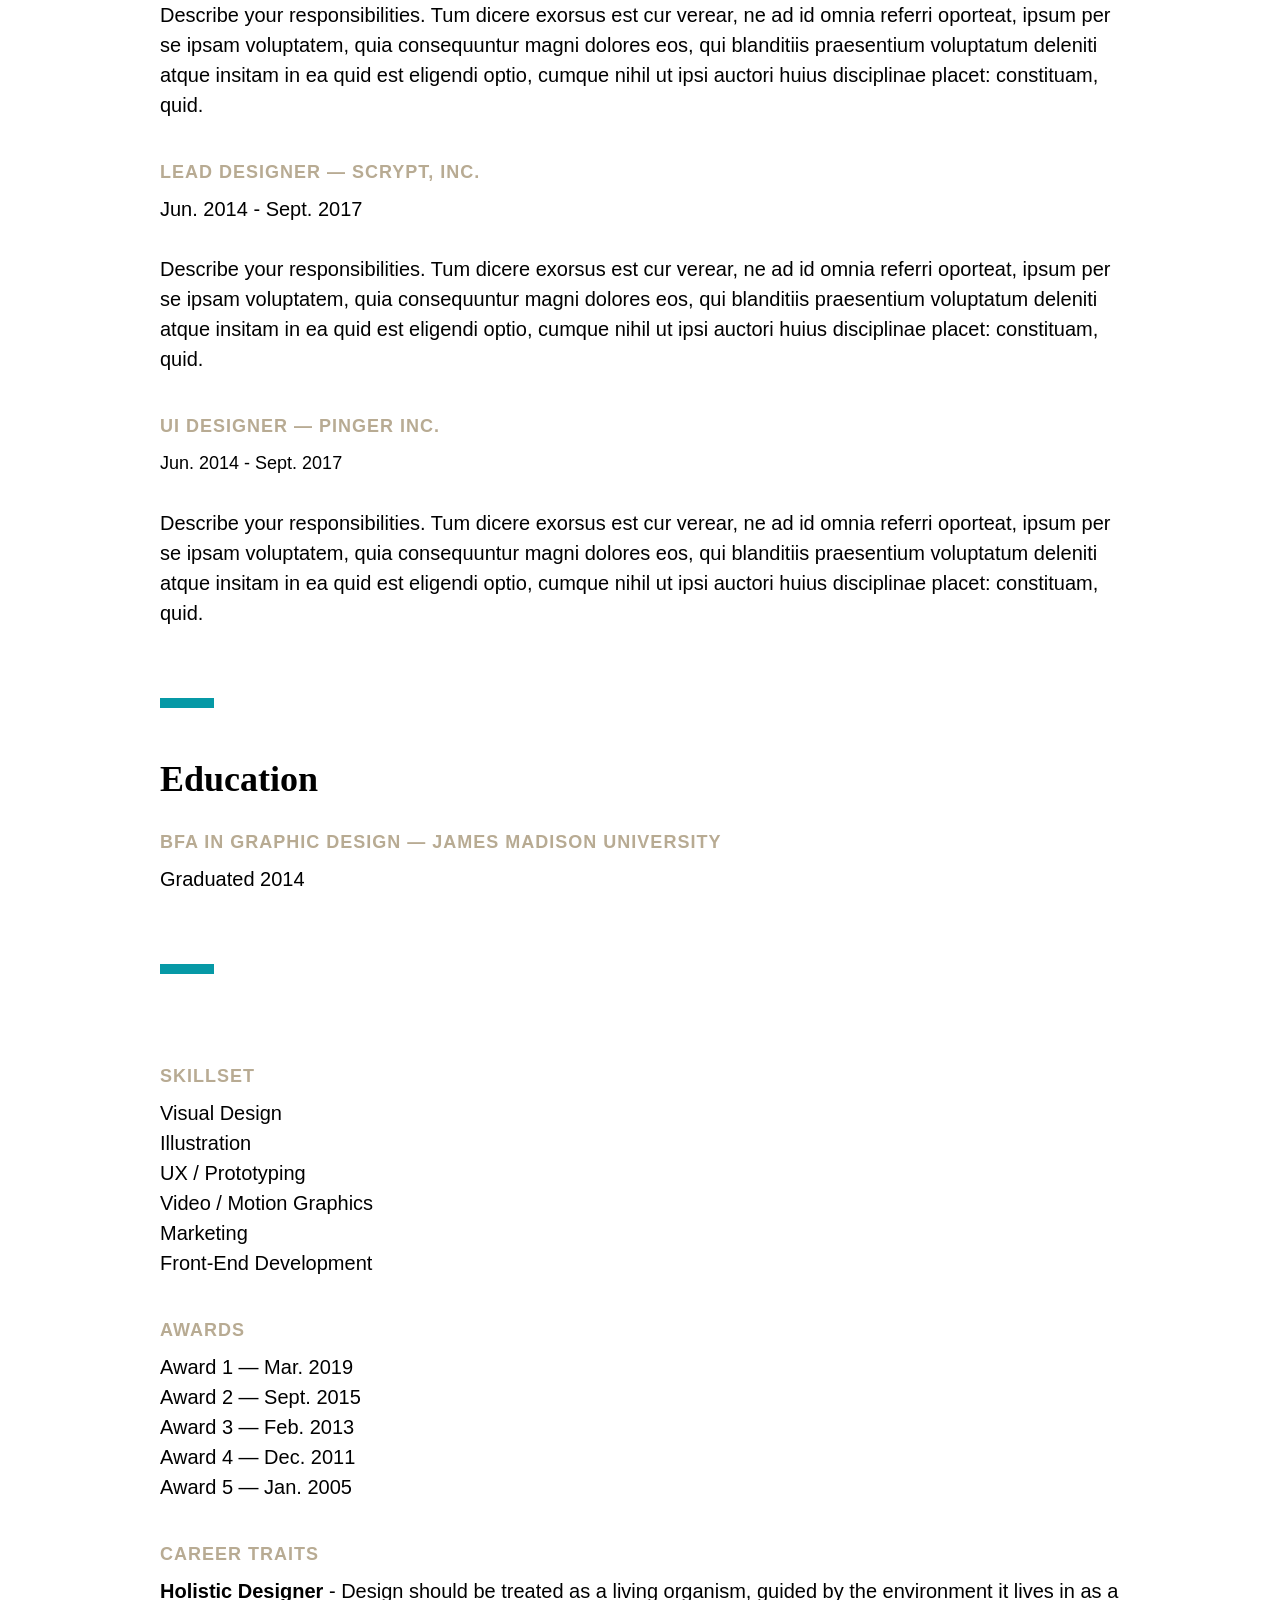
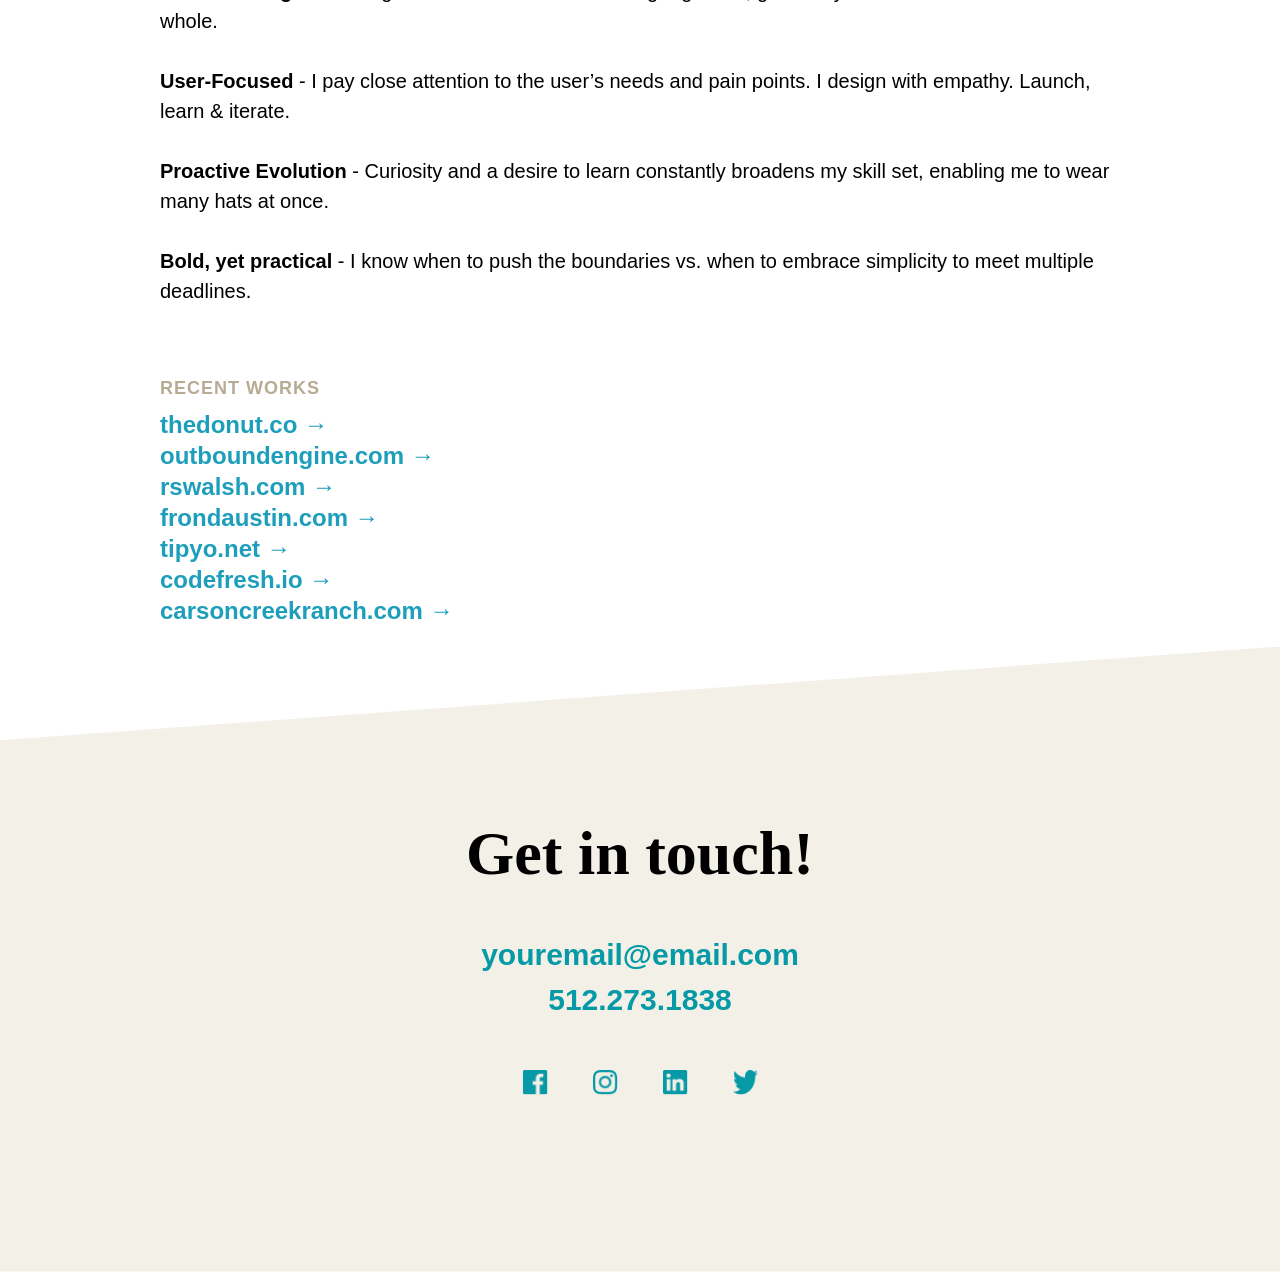
==== commit cc8a6a27: "escriptori-progress" ====
--- a/index.html
+++ b/index.html
@@ -27,86 +27,111 @@
         <button>CONTACT ME</button>
     </header>
     <main>
-        <section>
-            <h2>About Me</h2>
-            <p>Use this area to say something about yourself or describe your goals.  Tum dicere exorsus est cur verear, ne ad id omnia referri oporteat, ipsum per se ipsam voluptatem, quia consequuntur magni dolores eos, qui blanditiis praesentium voluptatum deleniti atque insitam in ea quid est eligendi optio, cumque nihil ut ipsi auctori huius disciplinae placet: constituam, quid.</p>
-        </section>
-        <section class="linea-decorativa"></section>      
-        <section>
-            <h2>Experience</h2>
-            <h3>Front-End Developer — Dropbox</h3>
-            <p>Mar. 2020 - Present</p>
+        <section class="about-me">
+            <section>
+                <h2>About Me</h2>
+                <p>Use this area to say something about yourself or describe your goals.  Tum dicere exorsus est cur verear, ne ad id omnia referri oporteat, ipsum per se ipsam voluptatem, quia consequuntur magni dolores eos, qui blanditiis praesentium voluptatum deleniti atque insitam in ea quid est eligendi optio, cumque nihil ut ipsi auctori huius disciplinae placet: constituam, quid.</p>
+            </section>
+            <section class="linea-decorativa"></section>      
+            <section>
+                <h2>Experience</h2>
+                <!--ESCRIPTORI-->
+                <section class="linea">
+                    <h3>Front-End Developer — Dropbox</h3>
+                    <p>Mar. 2020 - Present</p>
+                </section>
+                <!--ESCRIPTORI-->
+                    <div class="no-more">
+                        <p>Describe your responsibilities.  Tum dicere exorsus est cur verear, ne ad id omnia referri oporteat, ipsum per se ipsam voluptatem, quia consequuntur magni dolores eos, qui blanditiis praesentium voluptatum deleniti atque insitam in ea quid est eligendi optio, cumque nihil ut ipsi auctori huius disciplinae placet: constituam, quid.</p>
+                    </div>
                 <div>
-                    <p>Describe your responsibilities.  Tum dicere exorsus est cur verear, ne ad id omnia referri oporteat, ipsum per se ipsam voluptatem, quia consequuntur magni dolores eos, qui blanditiis praesentium voluptatum deleniti atque insitam in ea quid est eligendi optio, cumque nihil ut ipsi auctori huius disciplinae placet: constituam, quid.</p>
+                    <!--ESCRIPTORI-->
+                    <section class="linea">
+                        <h3>Visual Designer — OutboundEngine</h3>
+                        <p class="date">Sept. 2017 - Mar. 2020</p>
+                    </section>
+                <!--ESCRIPTORI-->
+                    <div class="no-more">
+                        <p>Describe your responsibilities.  Tum dicere exorsus est cur verear, ne ad id omnia referri oporteat, ipsum per se ipsam voluptatem, quia consequuntur magni dolores eos, qui blanditiis praesentium voluptatum deleniti atque insitam in ea quid est eligendi optio, cumque nihil ut ipsi auctori huius disciplinae placet: constituam, quid.</p>
+                    </div>
                 </div>
-            <div>
-                <h3>Visual Designer — OutboundEngine</h3>
-                <p class="date">Sept. 2017 - Mar. 2020</p>
                 <div>
-                    <p>Describe your responsibilities.  Tum dicere exorsus est cur verear, ne ad id omnia referri oporteat, ipsum per se ipsam voluptatem, quia consequuntur magni dolores eos, qui blanditiis praesentium voluptatum deleniti atque insitam in ea quid est eligendi optio, cumque nihil ut ipsi auctori huius disciplinae placet: constituam, quid.</p>
+                    <!--ESCRIPTORI-->
+                    <section class="linea">
+                        <h3>Lead Designer — Scrypt, Inc.</h3>
+                        <p>Jun. 2014 - Sept. 2017</p>
+                    </section>
+                <!--ESCRIPTORI-->
+                    <div class="no-more">
+                        <p>Describe your responsibilities.  Tum dicere exorsus est cur verear, ne ad id omnia referri oporteat, ipsum per se ipsam voluptatem, quia consequuntur magni dolores eos, qui blanditiis praesentium voluptatum deleniti atque insitam in ea quid est eligendi optio, cumque nihil ut ipsi auctori huius disciplinae placet: constituam, quid.</p>
+                    </div>
                 </div>
-            </div>
-            <div>
-                <h3>Lead Designer — Scrypt, Inc.</h3>
-                <p>Jun. 2014 - Sept. 2017</p>
                 <div>
-                    <p>Describe your responsibilities.  Tum dicere exorsus est cur verear, ne ad id omnia referri oporteat, ipsum per se ipsam voluptatem, quia consequuntur magni dolores eos, qui blanditiis praesentium voluptatum deleniti atque insitam in ea quid est eligendi optio, cumque nihil ut ipsi auctori huius disciplinae placet: constituam, quid.</p>
+                    <!--ESCRIPTORI-->
+                    <section class="linea">
+                        <h3>UI Designer — Pinger Inc.</h3>
+                        <p class="date">Jun. 2014 - Sept. 2017</p>
+                    </section>
+                <!--ESCRIPTORI-->
+                    <div class="no-more">
+                        <p>Describe your responsibilities.  Tum dicere exorsus est cur verear, ne ad id omnia referri oporteat, ipsum per se ipsam voluptatem, quia consequuntur magni dolores eos, qui blanditiis praesentium voluptatum deleniti atque insitam in ea quid est eligendi optio, cumque nihil ut ipsi auctori huius disciplinae placet: constituam, quid.</p>
+                    </div>
                 </div>
-            </div>
-            <div>
-                <h3>UI Designer — Pinger Inc.</h3>
-                <p class="date">Jun. 2014 - Sept. 2017</p>
-                <div>
-                    <p>Describe your responsibilities.  Tum dicere exorsus est cur verear, ne ad id omnia referri oporteat, ipsum per se ipsam voluptatem, quia consequuntur magni dolores eos, qui blanditiis praesentium voluptatum deleniti atque insitam in ea quid est eligendi optio, cumque nihil ut ipsi auctori huius disciplinae placet: constituam, quid.</p>
-                </div>
-            </div>
+            </section>
+
+            <section class="linea-decorativa"></section>   
+
+            <section>
+                <h2 class="other-h2">Education</h2>
+                <!--ESCRIPTORI-->
+                <section class="linea">
+                    <h3>BFA in Graphic Design — James Madison University</h3>
+                    <p>Graduated 2014</p>
+                </section>
+            </section>
+
+            <section class="linea-decorativa"></section>   
         </section>
 
-        <section class="linea-decorativa"></section>   
-
-        <section>
-            <h2 class="other-h2">Education</h2>
-            <h3>BFA in Graphic Design — James Madison University</h3>
-            <p>Graduated 2014</p>
+        <section class="skillset">
+            <div>
+                <h3>SKILLSET</h3>
+                <p>Visual Design</p>
+                <p>Illustration</p>
+                <p>UX / Prototyping</p>
+                <p>Video / Motion Graphics</p>
+                <p>Marketing</p>
+                <p>Front-End Development</p>
+            </div>
+            <!--ESCRIPTORI-->
+            <div class="yes-more">
+                <h3>AWARDS</h3>
+                <p>Award 1 — Mar. 2019</p>
+                <p>Award 2 — Sept. 2015</p>
+                <p>Award 3 — Feb. 2013</p>
+                <p>Award 4 — Dec. 2011</p>
+                <p>Award 5 — Jan. 2005</p>
+            </div>  
+            <!--ESCRIPTORI-->
+            <div class="yes-more">
+                <h3>Career Traits</h3>
+                <p class="separate"><strong>Holistic Designer</strong> - Design should be treated as a living organism, guided by the environment it lives in as a whole.</p>
+                <p class="separate"><strong>User-Focused</strong> - I pay close attention to the user’s needs and pain points. I design with empathy. Launch, learn & iterate.</p>
+                <p class="separate"><strong>Proactive Evolution</strong> - Curiosity and a desire to learn constantly broadens my skill set, enabling me to wear many hats at once.</p>
+                <p class="separate"><strong>Bold, yet practical</strong> - I know when to push the boundaries vs. when to embrace simplicity to meet multiple deadlines.</p>
+            </div>
+            <!--ESCRIPTORI-->
+            <div class="yes-more">
+                <h3>Recent Works</h3>
+                <p><a href="">thedonut.co →</a></p>
+                <p><a href="">outboundengine.com →</a></p>
+                <p><a href="">rswalsh.com →</a></p>
+                <p><a href="">frondaustin.com →</a></p>
+                <p><a href="">tipyo.net →</a></p>
+                <p><a href="">codefresh.io →</a></p>
+                <p><a href="">carsoncreekranch.com →</a></p>
+            </div>  
         </section>
-
-        <section class="linea-decorativa"></section>   
-            
-        <section>
-            <h3>SKILLSET</h3>
-            <p>Visual Design</p>
-            <p>Illustration</p>
-            <p>UX / Prototyping</p>
-            <p>Video / Motion Graphics</p>
-            <p>Marketing</p>
-            <p>Front-End Development</p>
-        </section>
-
-        <div>
-            <h3>AWARDS</h3>
-            <p>Award 1 — Mar. 2019</p>
-            <p>Award 2 — Sept. 2015</p>
-            <p>Award 3 — Feb. 2013</p>
-            <p>Award 4 — Dec. 2011</p>
-            <p>Award 5 — Jan. 2005</p>
-        </div>  
-        <div>
-            <h3>Career Traits</h3>
-            <p class="separate"><strong>Holistic Designer</strong> - Design should be treated as a living organism, guided by the environment it lives in as a whole.</p>
-            <p class="separate"><strong>User-Focused</strong> - I pay close attention to the user’s needs and pain points. I design with empathy. Launch, learn & iterate.</p>
-            <p class="separate"><strong>Proactive Evolution</strong> - Curiosity and a desire to learn constantly broadens my skill set, enabling me to wear many hats at once.</p>
-            <p class="separate"><strong>Bold, yet practical</strong> - I know when to push the boundaries vs. when to embrace simplicity to meet multiple deadlines.</p>
-        </div>
-        <div>
-            <h3>Recent Works</h3>
-            <p><a href="">thedonut.co →</a></p>
-            <p><a href="">outboundengine.com →</a></p>
-            <p><a href="">rswalsh.com →</a></p>
-            <p><a href="">frondaustin.com →</a></p>
-            <p><a href="">tipyo.net →</a></p>
-            <p><a href="">codefresh.io →</a></p>
-            <p><a href="">carsoncreekranch.com →</a></p>
-        </div>  
     </main>
     <footer class="card-background-down">
         <section class="bellow">
--- a/style.css
+++ b/style.css
@@ -206,6 +206,26 @@
     margin-bottom: 30px;
 }
 
+/*CLASES - ESCRIPTORI*/
+.about-me{
+    
+}
+
+.skillset{
+
+}
+
+.linea{
+
+}
+
+.no-more{
+    
+}
+
+.yes-more{
+    
+}
 /*MEDIA - TAULETA*/
 
 @media (min-width: 768px) {
@@ -267,7 +287,7 @@
     }
 
     h2{
-       font-size: 48px; 
+       font-size: 32px; 
     }
 
     h1{
@@ -303,5 +323,90 @@
 
 @media (min-width: 1440px) {
 
-
+    /*Sectores*/
+    main{
+        display: flex;
+        justify-content: center;
+        justify-content: space-between;
+        flex-direction: row-reverse; /* Invierte el orden horizontal */
+        gap: 100px;
+    }
+
+    div{
+    padding-top: 20px;
+    }
+
+    /*skillset y about-me*/
+    .skillset{
+        width: 350px
+    }
+
+    .about-me{
+        width: 635px;
+    }
+
+    /*no-more*/
+    .no-more{
+        padding: 0px;
+    }
+
+    /*yes-more*/
+    .yes-more{
+        padding-top: 125px;
+    }
+
+    /*Palabras*/
+    p{
+        font-size: 20px;
+    }
+
+    h2{
+       font-size: 36px; 
+    }
+
+    h1{
+        font-size: 86px;
+        font-weight: 900px;
+        line-height: 76px;
+        word-spacing: -2.17px;
+        margin: 20px;
+        width: 482px;
+    }
+
+    h3{
+        font-size: 18px;
+        width: 400px;
+    }
+
+    /*Footer*/
+    .bellow p{
+        font-size: 36px;
+    }
+
+    .bellow h2{
+        font-size: 66px;
+    }  
+
+    /*Generales*/
+    a{
+        font-size: 24px;
+    } 
+
+    /*Sectores*/
+    main{
+        padding: 0 140px 0 140px;
+    }
+
+    /*Lineas azules*/
+    .linea-decorativa{
+        margin: 70px 0 50px 0;
+    } 
+
+    /*Linea*/
+    .linea {
+        display: flex;
+        justify-content: space-between;
+        align-items: baseline; /* Alinea los textos por su base aunque tengan distinto tamaño */
+        gap: 10px; /* Espacio de separación entre el título y el párrafo */
+    }
 }
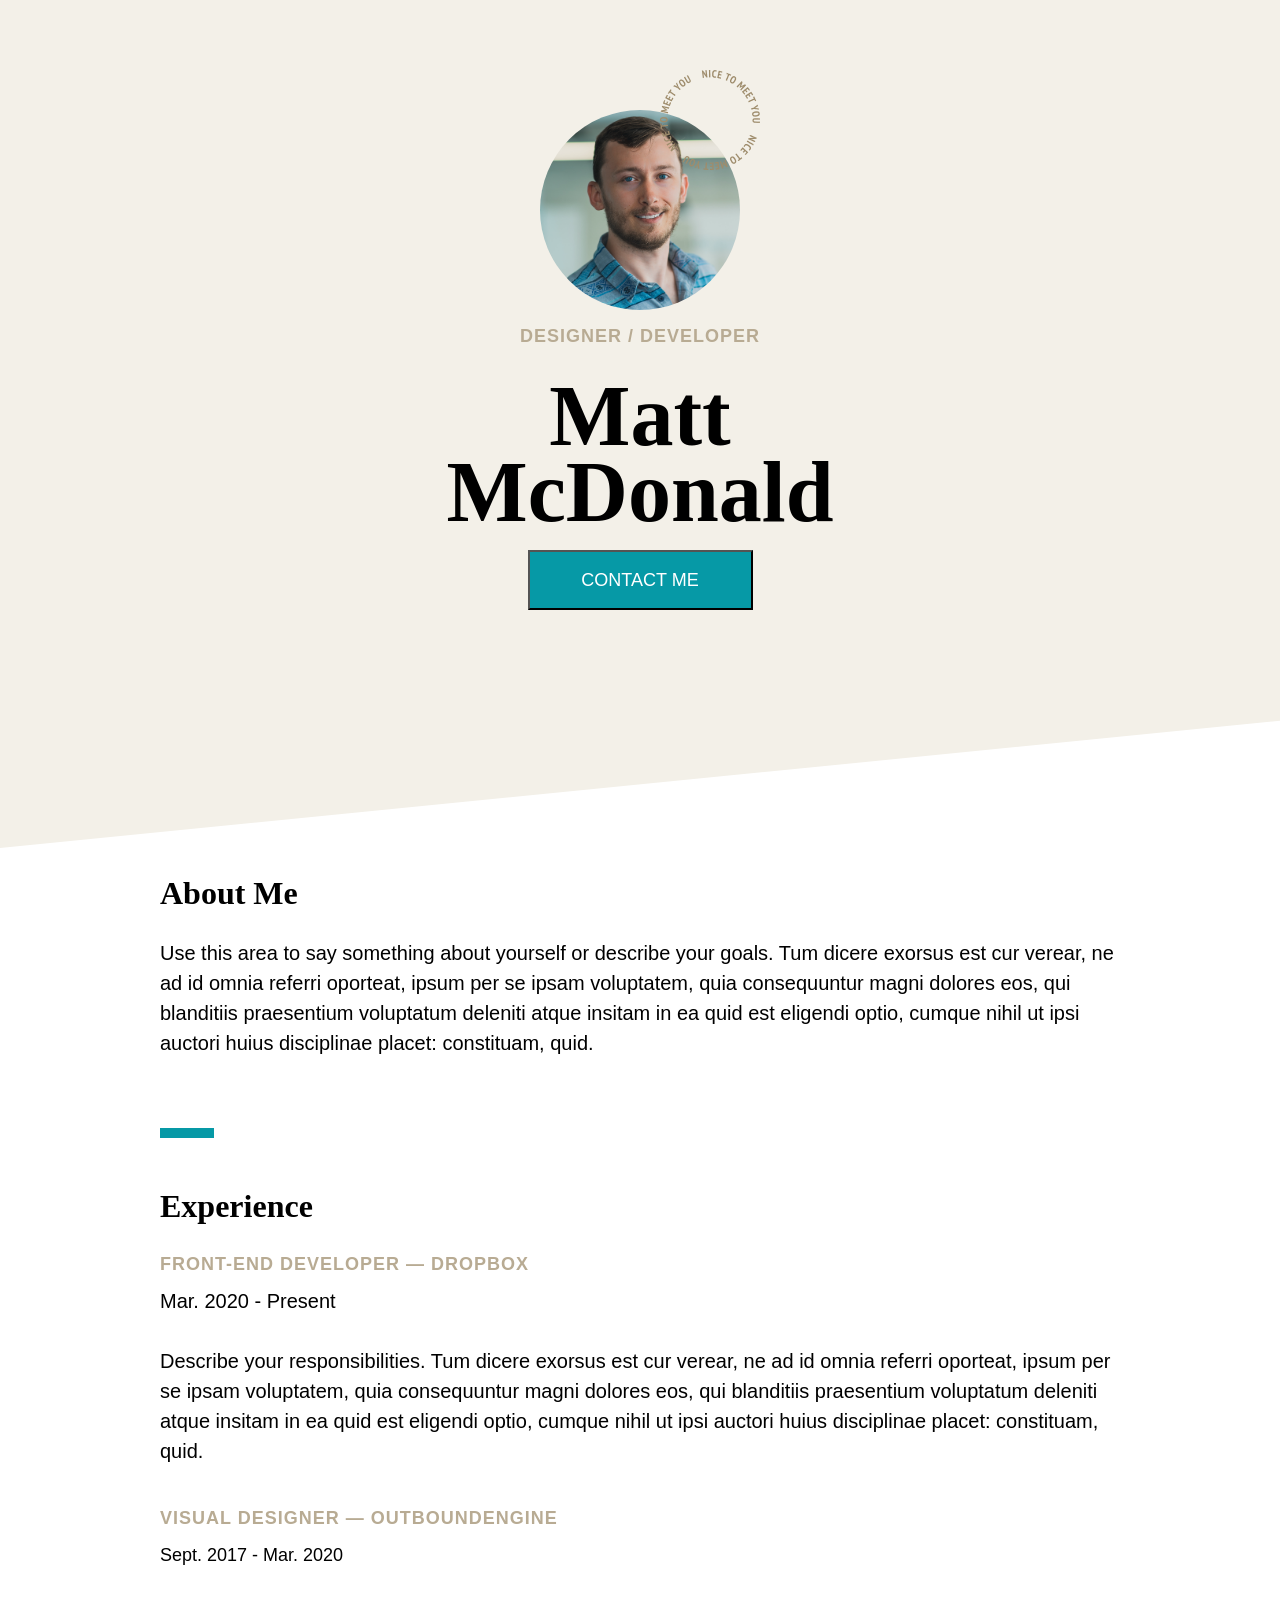
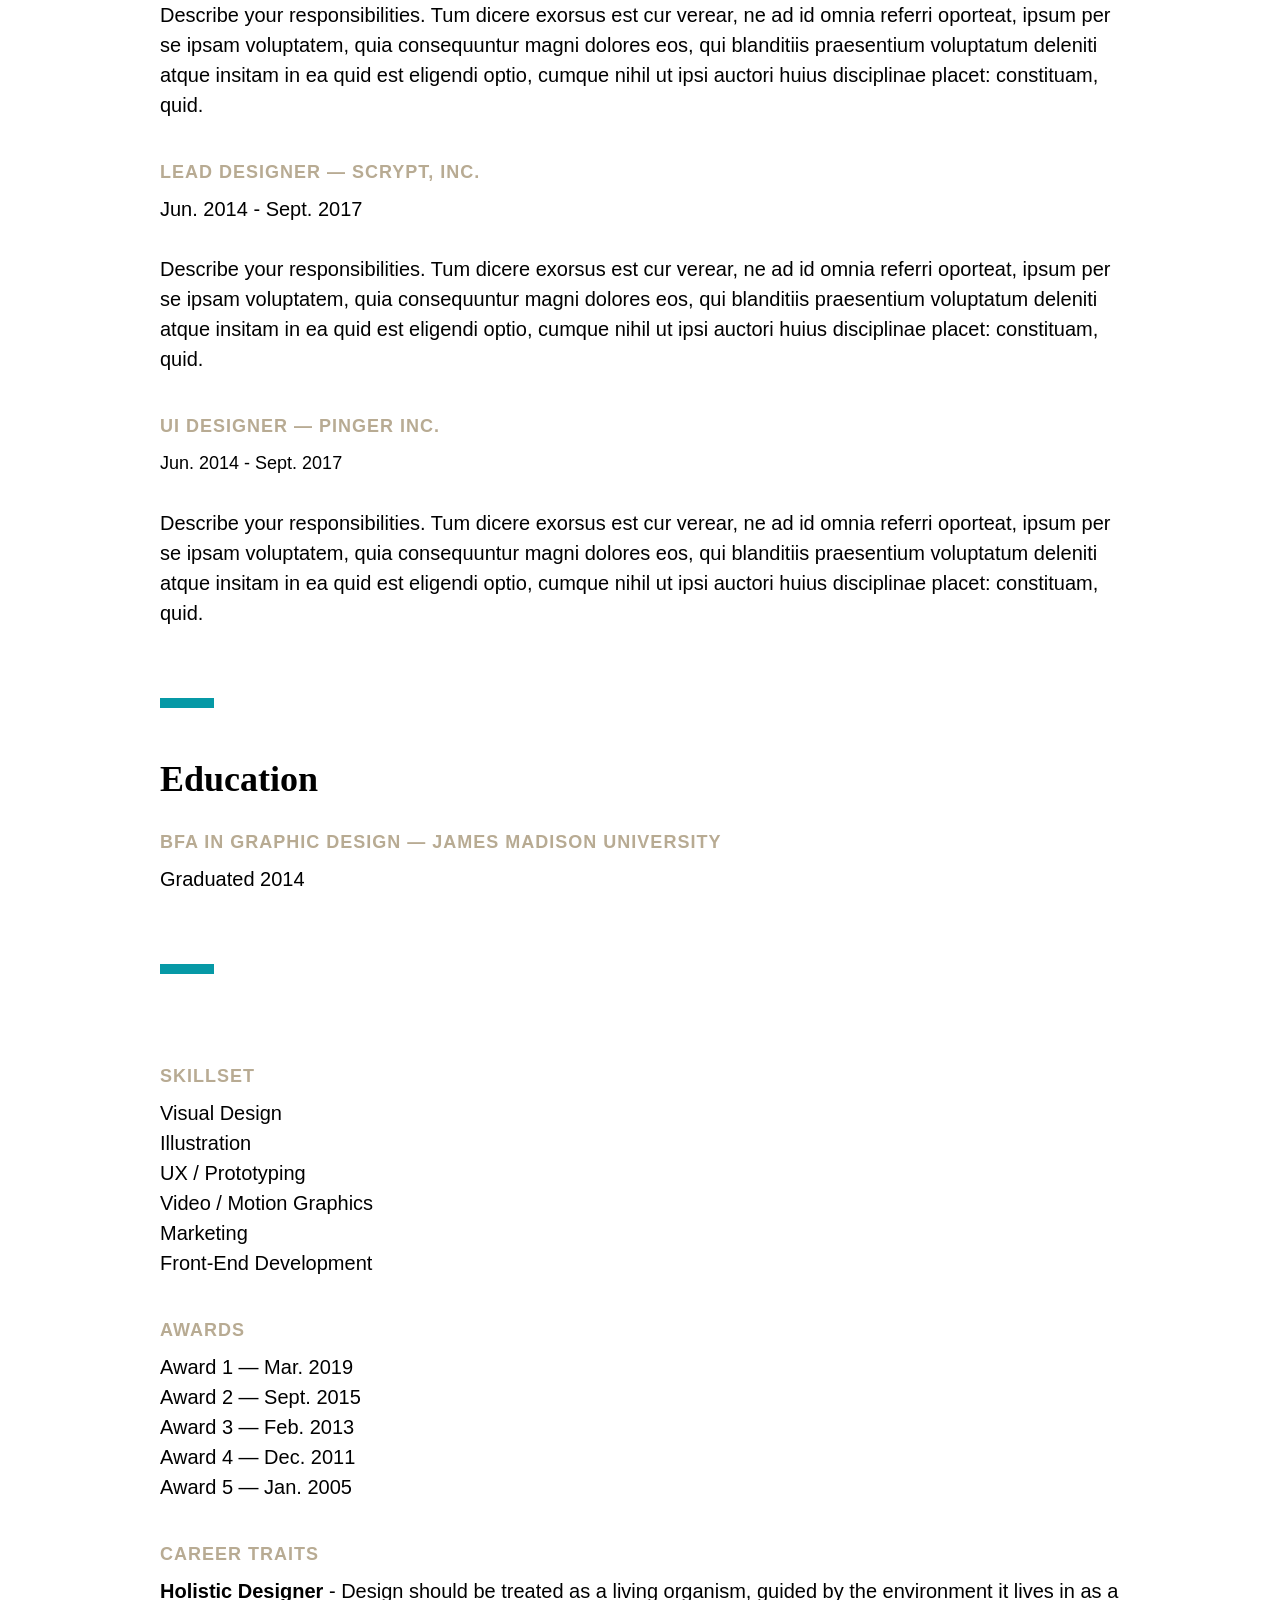
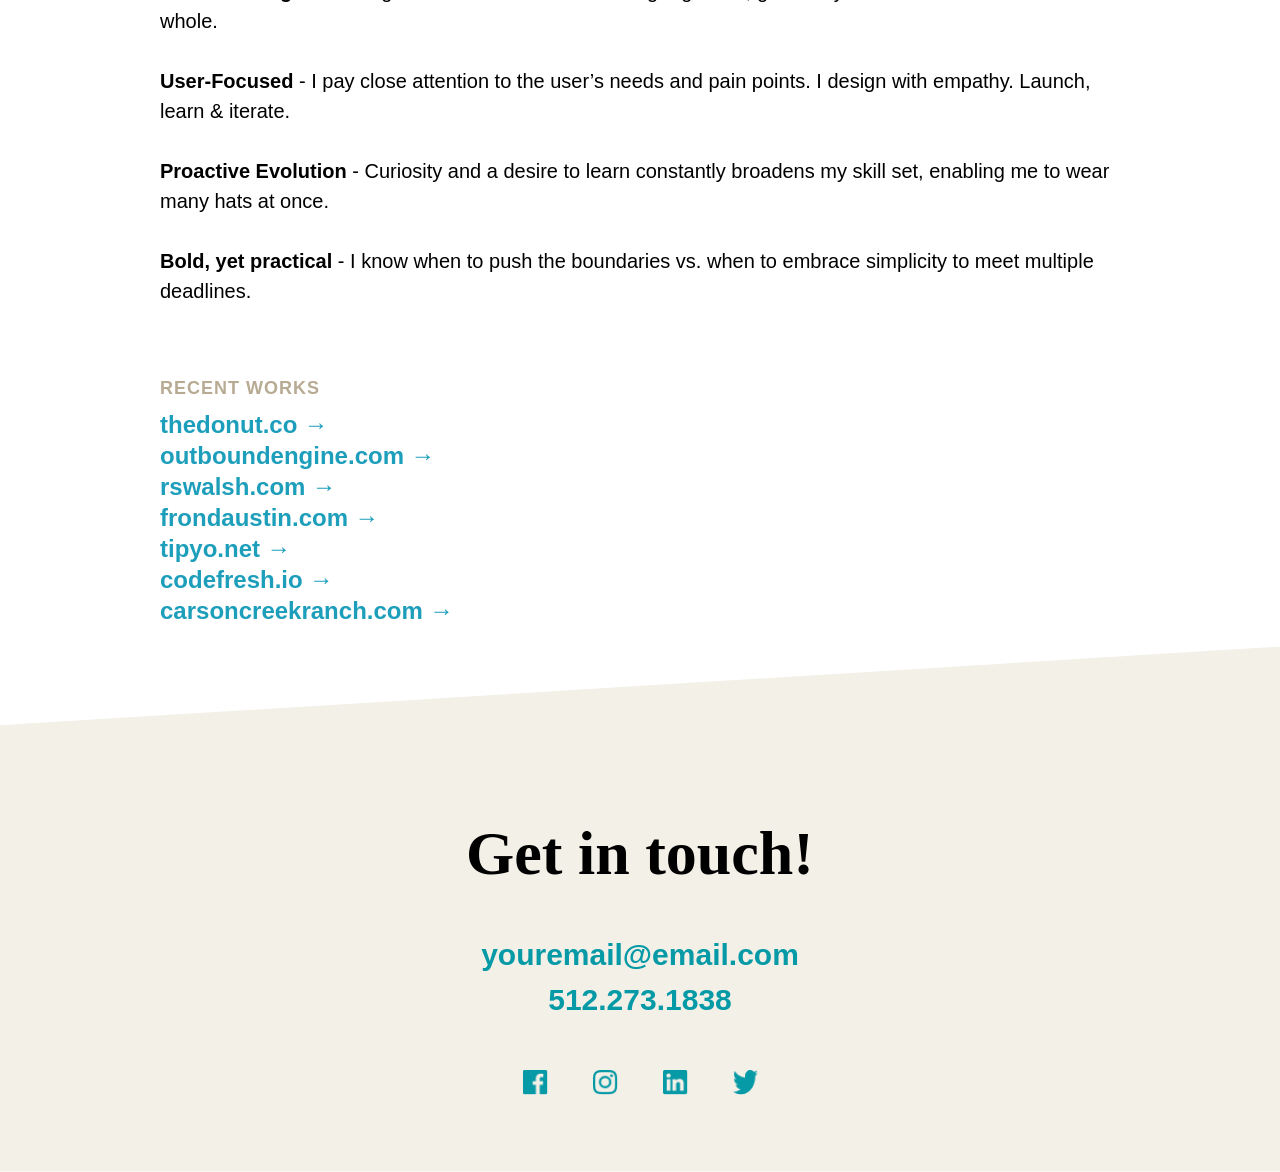
==== commit 300a182e: "Casi_acabado" ====
--- a/index.html
+++ b/index.html
@@ -136,7 +136,8 @@
     <footer class="card-background-down">
         <section class="bellow">
             <h2>Get in touch!</h2>
-            <section>
+            <!--ESCRIPTORI-->
+            <section class="linea-footer">
                 <p style="color: #0699a6; margin-bottom: 15px;"><strong>youremail@email.com</strong></p>
                 <p style="color: #0699a6; margin-bottom: 15px;"><strong>512.273.1838</strong></p>
             </section>
--- a/style.css
+++ b/style.css
@@ -216,6 +216,10 @@
 }
 
 .linea{
+
+}
+
+.linea-footer{
 
 }
 
@@ -245,7 +249,7 @@
     .card-background-down {
         background-color: #f3f0e8; /* El color beige del fondo */
         width: 100%;
-        height: 625px;
+        height: 525px;
         
         /* Puntos: Top-Left, Top-Right, Bottom-Right, Bottom-Left */
         /* Ajusta el 85% para cambiar la inclinación */
@@ -386,7 +390,10 @@
     .bellow h2{
         font-size: 66px;
     }  
-
+    .bellow{
+        align-items: center;
+        text-align: center;
+    }
     /*Generales*/
     a{
         font-size: 24px;
@@ -403,10 +410,28 @@
     } 
 
     /*Linea*/
-    .linea {
+    .linea{
         display: flex;
         justify-content: space-between;
         align-items: baseline; /* Alinea los textos por su base aunque tengan distinto tamaño */
         gap: 10px; /* Espacio de separación entre el título y el párrafo */
     }
+
+    .linea-footer{
+        display: flex;
+        justify-content: center;
+        align-items: baseline; /* Alinea los textos por su base aunque tengan distinto tamaño */
+        gap: 20px; /* Espacio de separación entre el título y el párrafo */
+    }
+
+    /*Linea-decorativa*/
+    .linea-decorativa {
+        background-color: #0699a6; 
+        width: 74px; 
+        height: 10px;  
+        padding: 0px; 
+        clear: both; 
+        display: block; 
+        margin: 65px 0 60px 0;
+    }
 }
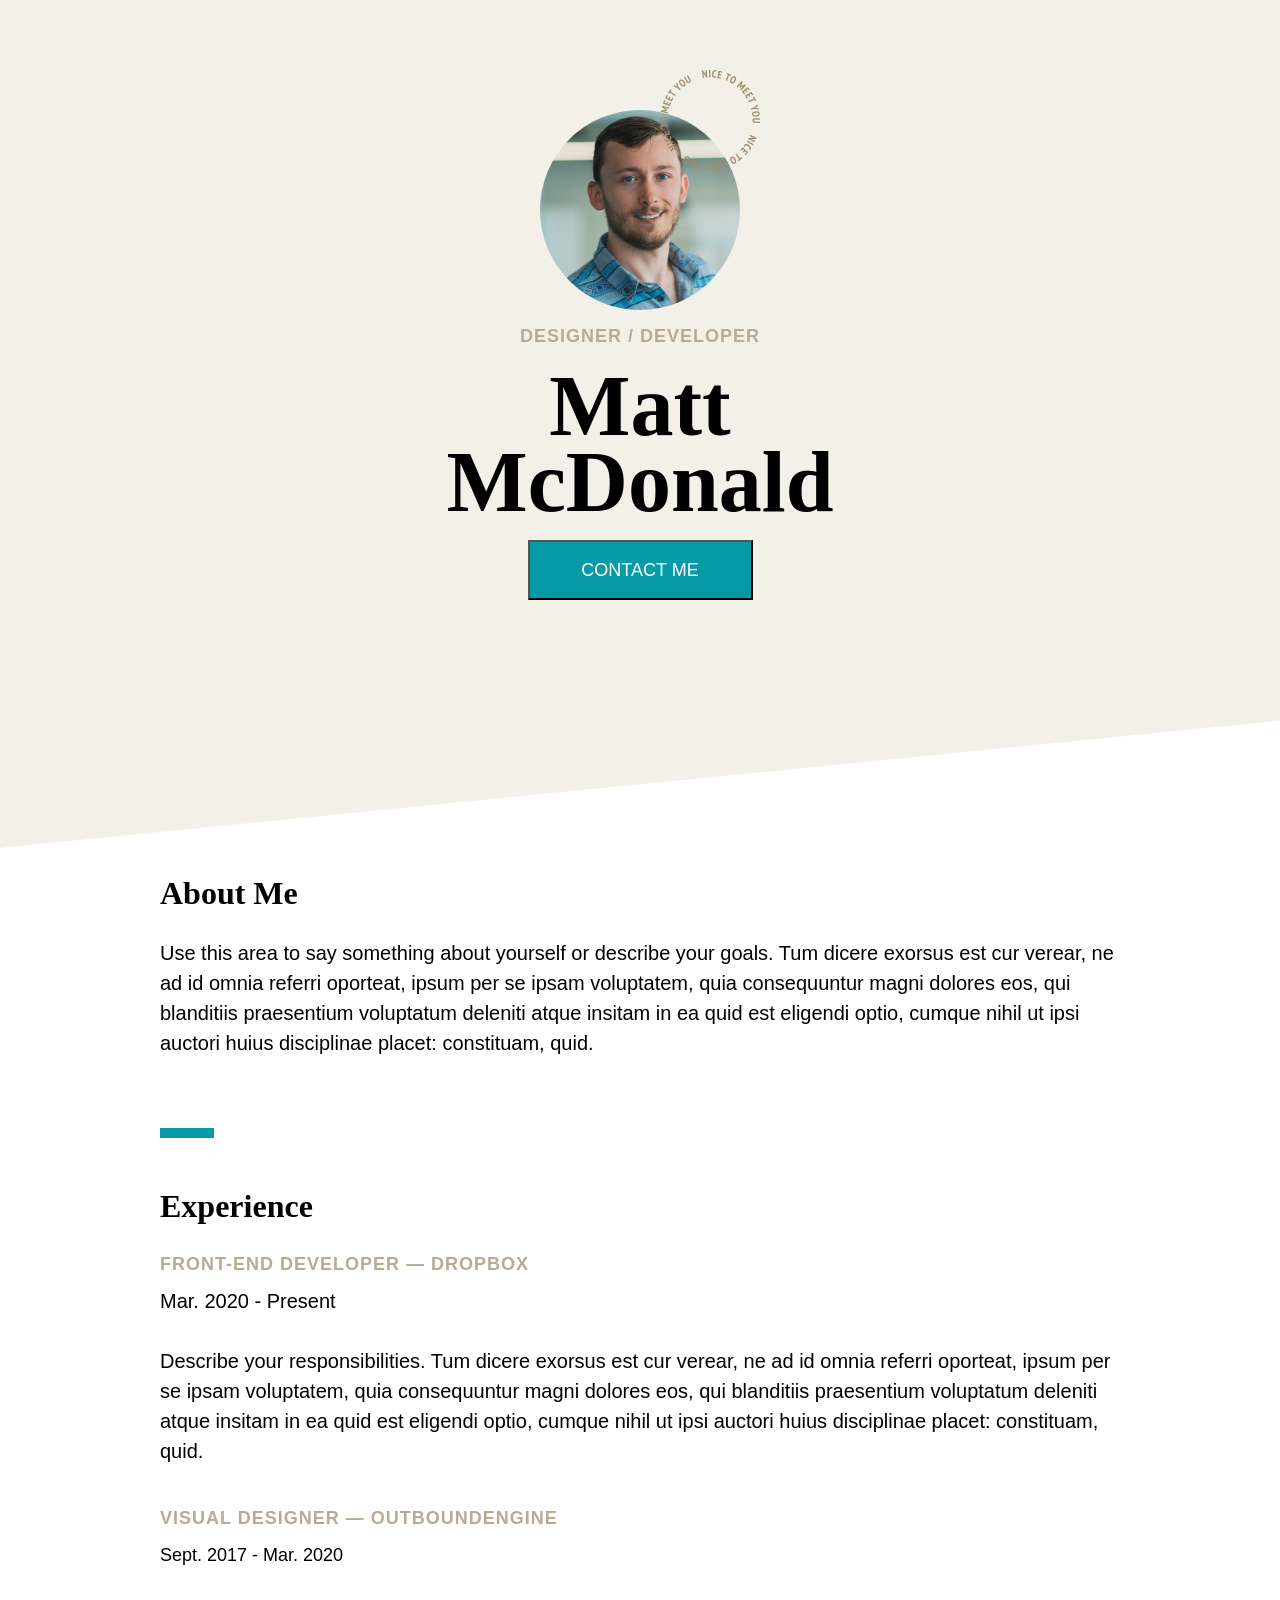
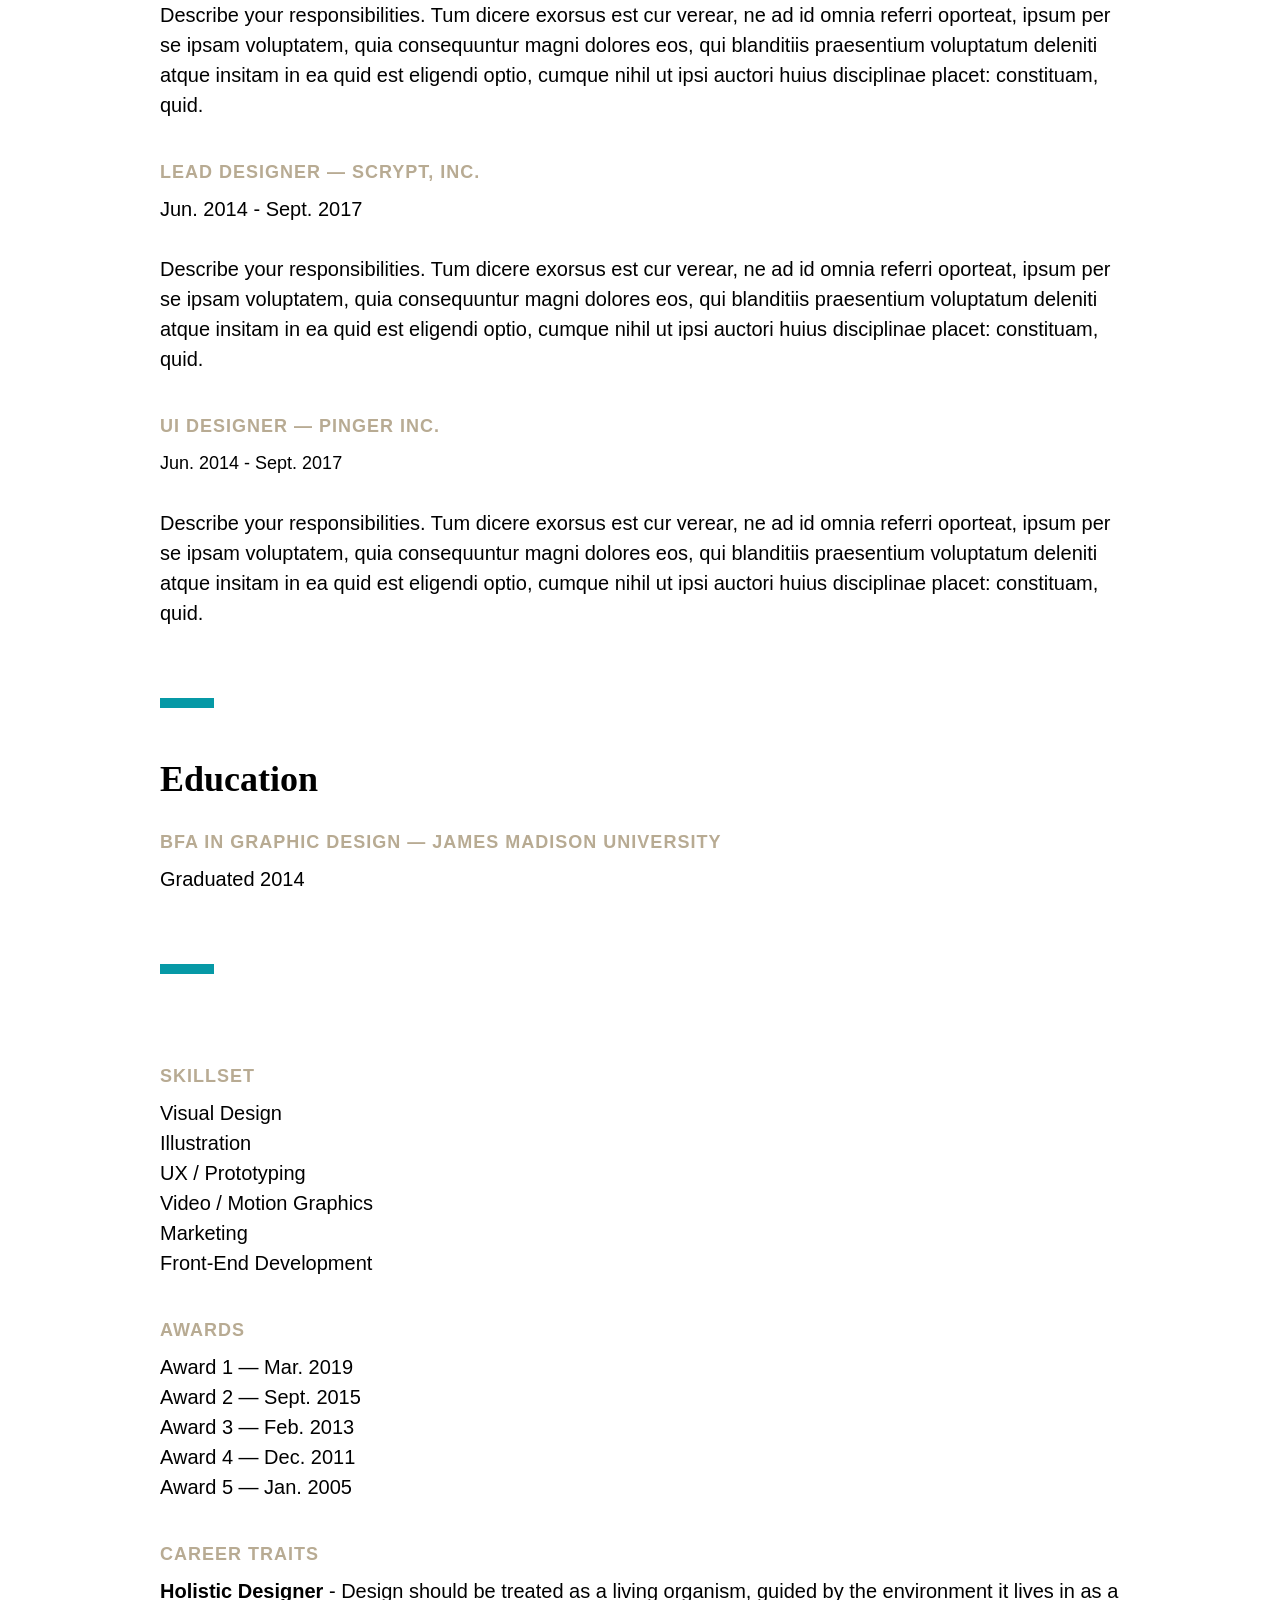
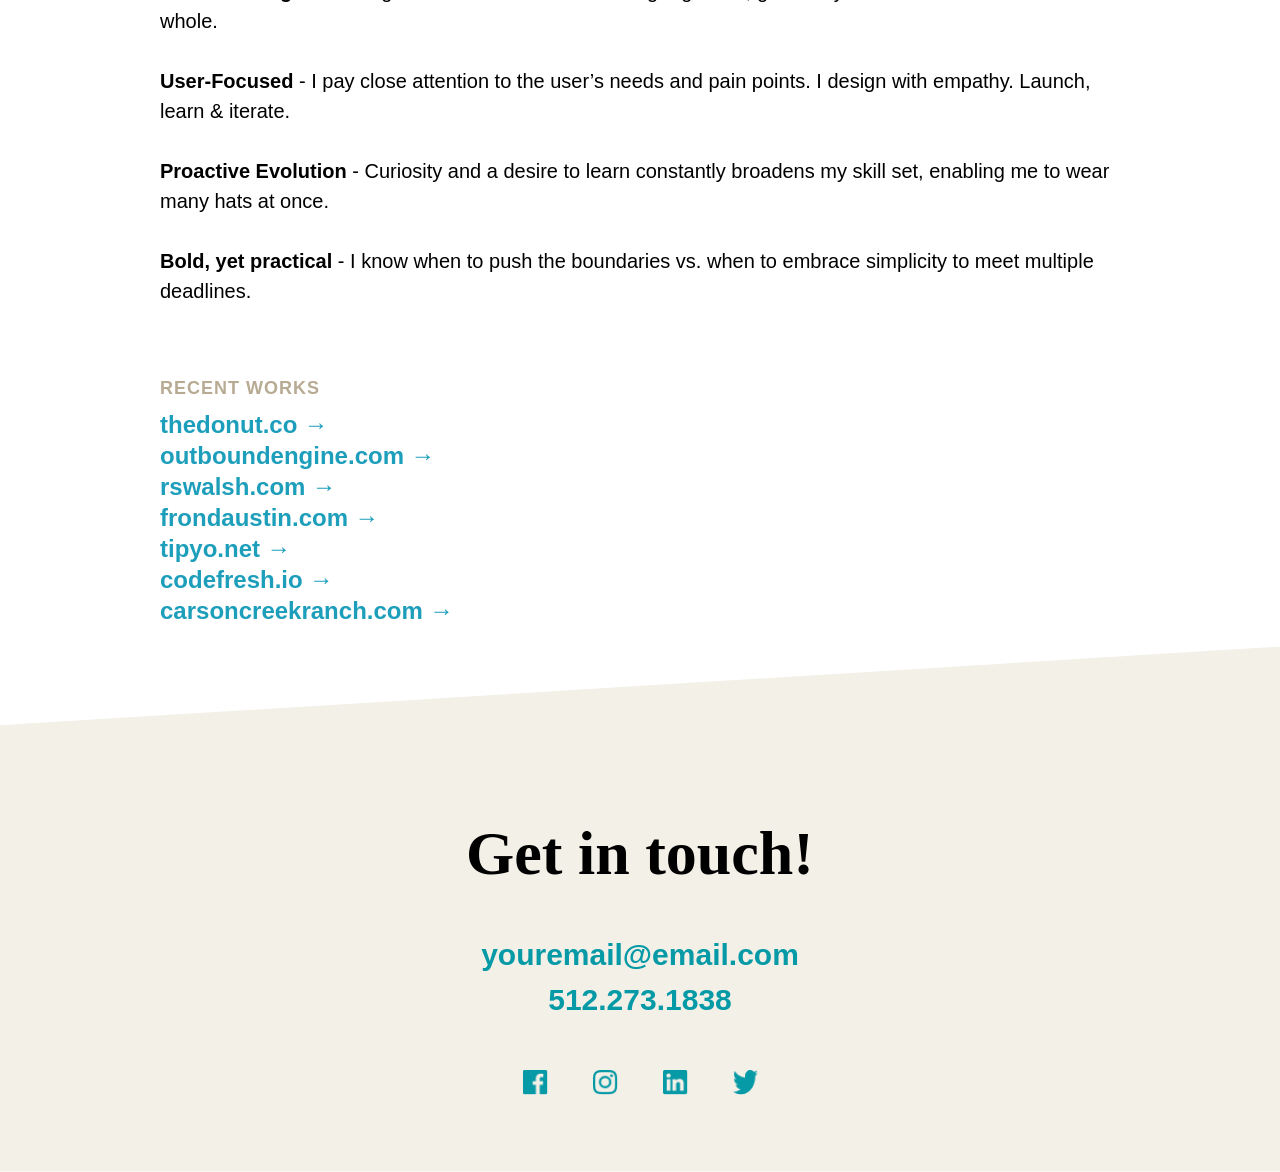
==== commit b6f47831: "Pruebas" ====
--- a/index.html
+++ b/index.html
@@ -8,23 +8,28 @@
 </head>
 <body>
     <header class="card-background-up">
-        <div class="imagenes">
-            <img 
-                class="imagen-principal"
-                src="imagenes/Mcdonald.png" 
-                alt="a"
-            >
-            <img 
-                class="imagen-superpuesta"
-                src="imagenes/Combined-Shape.png" 
-                alt="a"
-            >
-        </div>
-        <h3>DESIGNER / DEVELOPER</h3>
-        <h1>Matt 
-            McDonald
-        </h1>
-        <button>CONTACT ME</button>
+        <!--ESCRIPTORI-->
+        <section class="display-flex">
+            <div class="imagenes">
+                <img 
+                    class="imagen-principal"
+                    src="imagenes/Mcdonald.png" 
+                    alt="a"
+                >
+                <img 
+                    class="imagen-superpuesta"
+                    src="imagenes/Combined-Shape.png" 
+                    alt="a"
+                >
+            </div>
+            <section class="mcdonald">
+                <h3>DESIGNER / DEVELOPER</h3>
+                <h1>Matt 
+                    McDonald
+                </h1>
+                <button>CONTACT ME</button>
+            </section>
+        </section>
     </header>
     <main>
         <section class="about-me">
--- a/style.css
+++ b/style.css
@@ -60,6 +60,10 @@
     top: -10px;
 }
 
+/*Display-flex*/
+
+.display-flex{
+}
 /*General*/
 
 body{
@@ -229,6 +233,10 @@
 
 .yes-more{
     
+}
+
+.mcdonald{
+
 }
 /*MEDIA - TAULETA*/
 
@@ -394,6 +402,7 @@
         align-items: center;
         text-align: center;
     }
+
     /*Generales*/
     a{
         font-size: 24px;
@@ -434,4 +443,30 @@
         display: block; 
         margin: 65px 0 60px 0;
     }
+
+    /*Imagenes*/
+    .imagenes{
+        display: flex;
+    }
+
+    /*Mcdonald*/
+    .mcdonald{
+        display: flex;
+        flex-direction: column;
+    }
+
+    .card-background-up {
+        background-color: #f3f0e8; /* El color beige del fondo */
+        width: 100%;
+        height: 594px;
+        
+        /* Puntos: Top-Left, Top-Right, Bottom-Right, Bottom-Left */
+        /* Ajusta el 85% para cambiar la inclinación */
+        clip-path: polygon(0 0, 100% 0, 100% 85%, 0 100%); 
+    }
+    
+    /*Display-flex*/
+    .display-flex{
+        display: flex;
+    }
 }
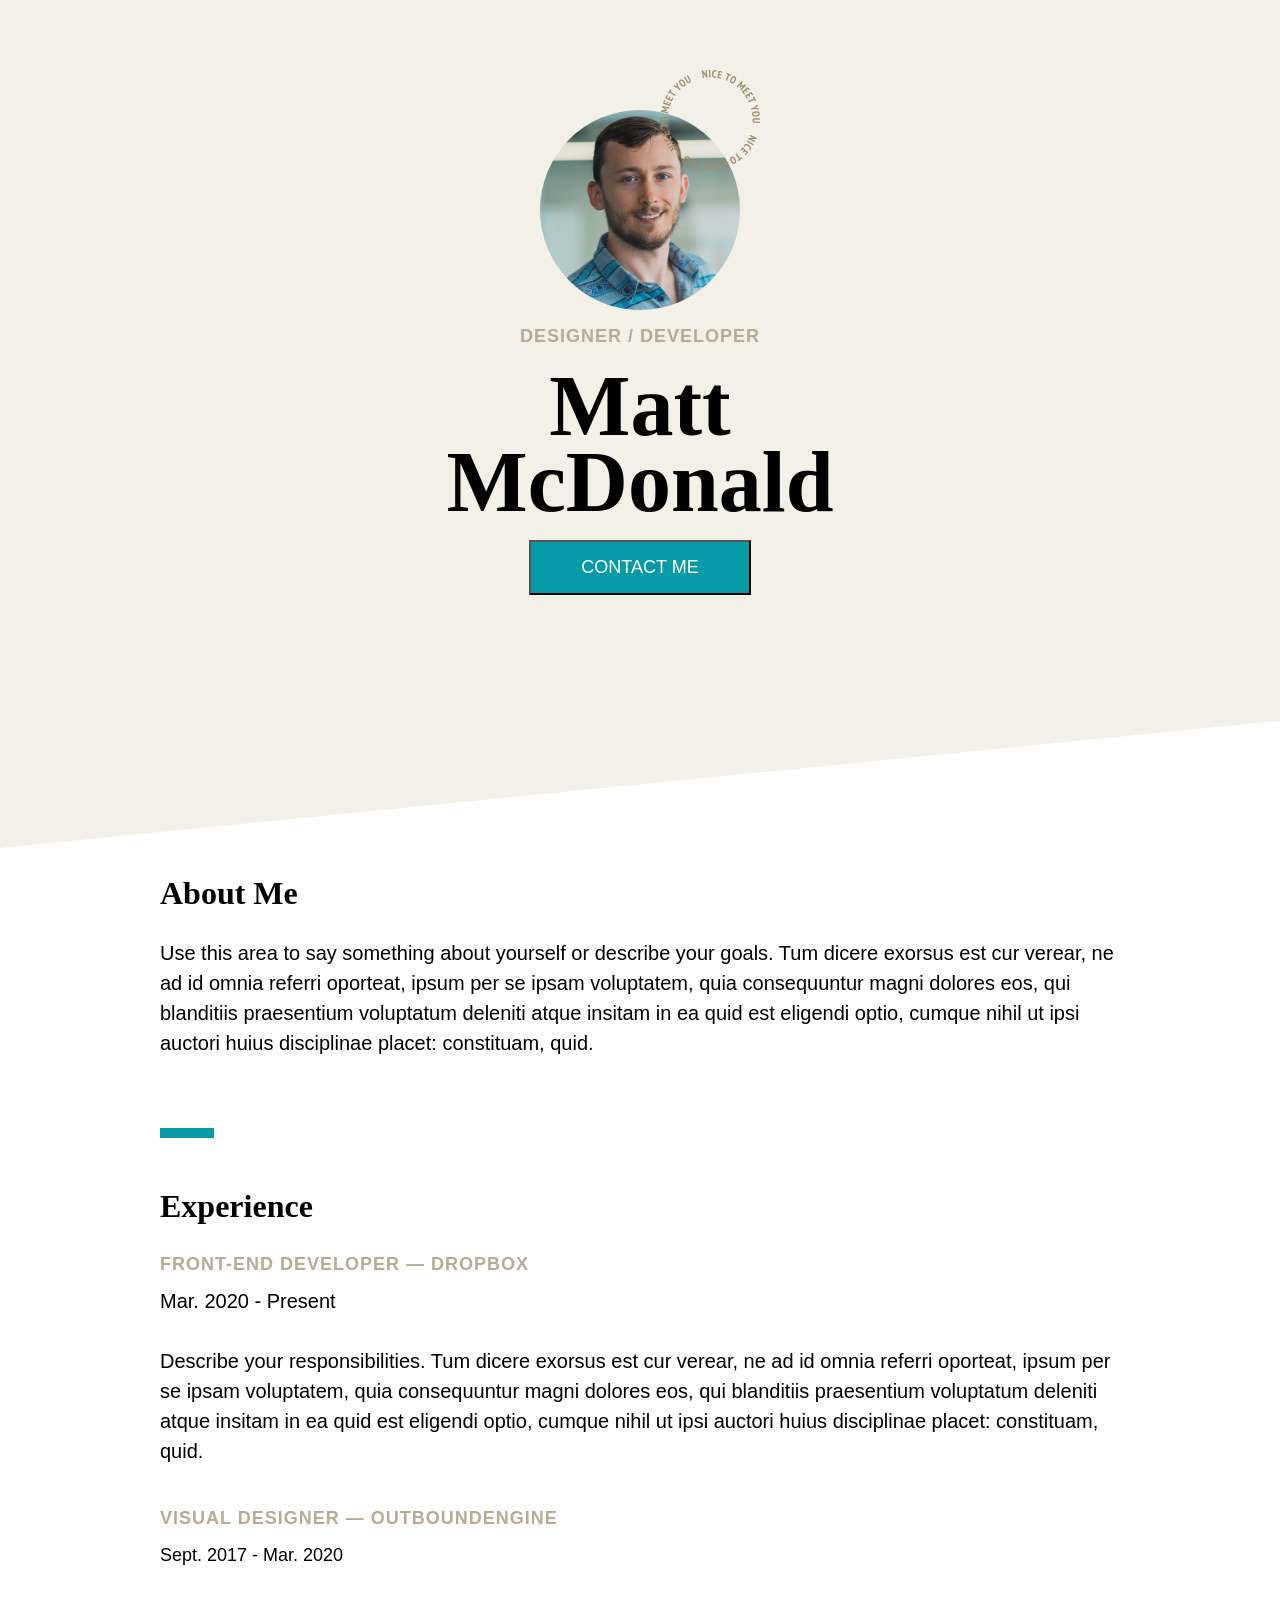
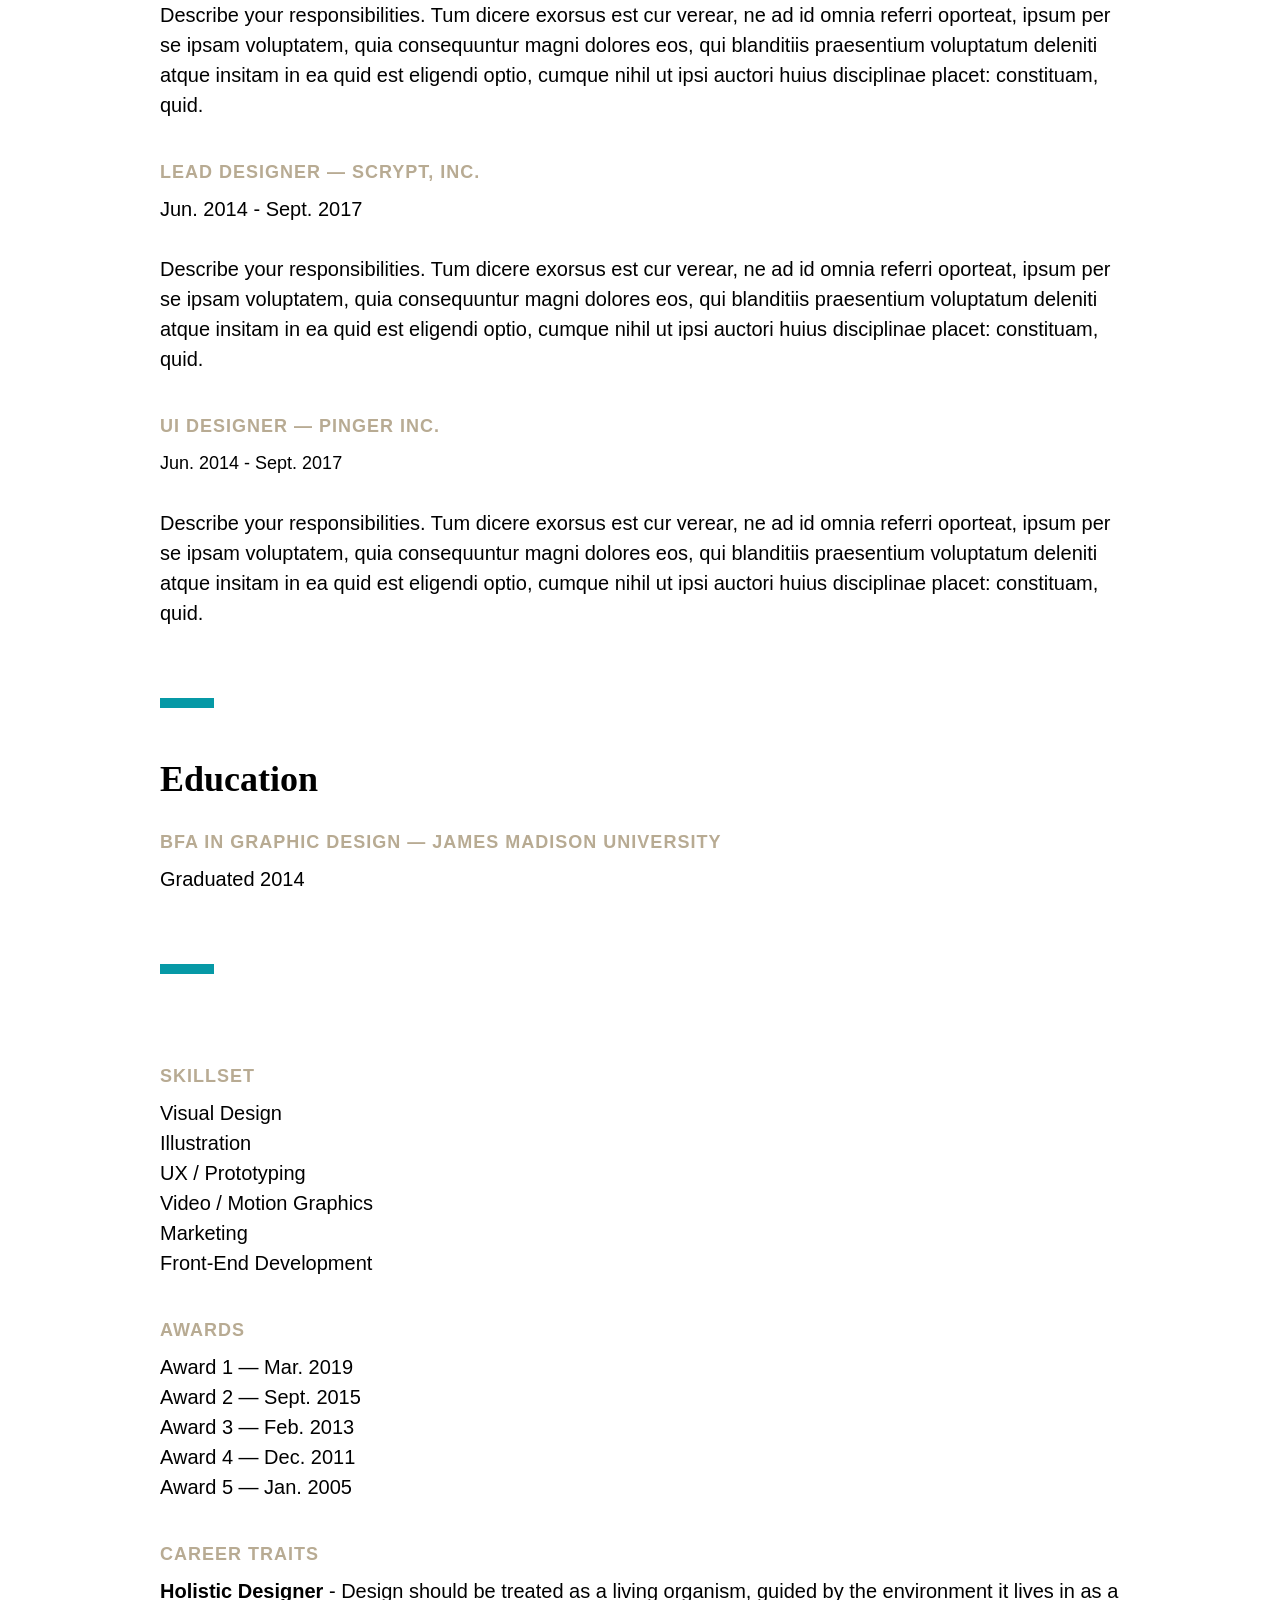
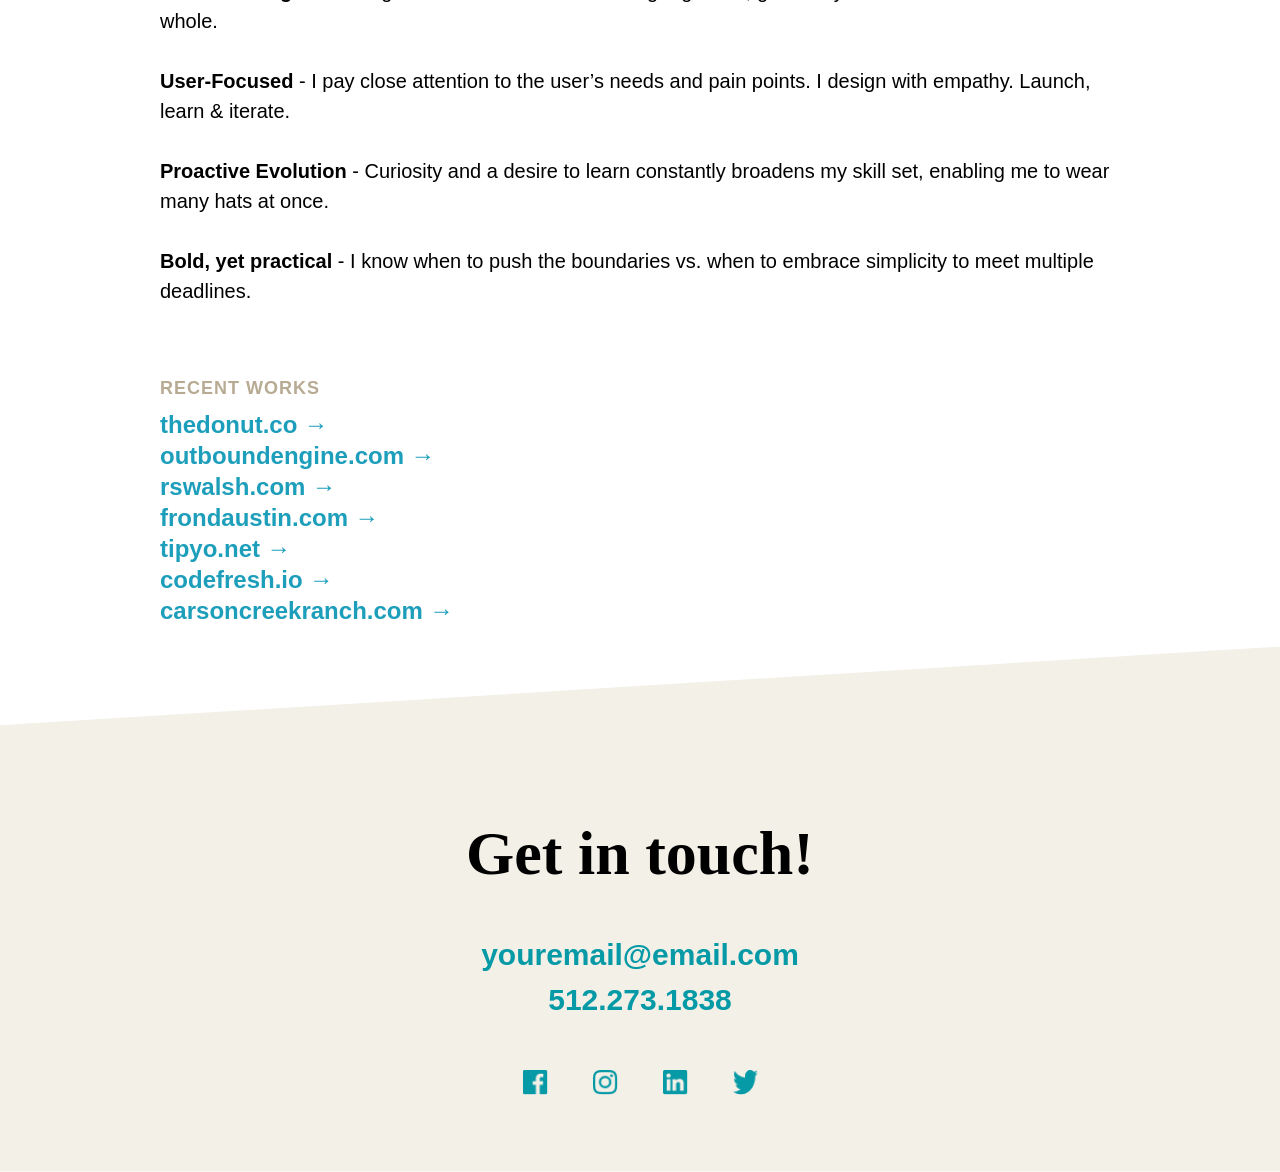
==== commit 83b4f404: "commit" ====
--- a/index.html
+++ b/index.html
@@ -24,8 +24,7 @@
             </div>
             <section class="mcdonald">
                 <h3>DESIGNER / DEVELOPER</h3>
-                <h1>Matt 
-                    McDonald
+                <h1>Matt McDonald
                 </h1>
                 <button>CONTACT ME</button>
             </section>
--- a/style.css
+++ b/style.css
@@ -187,8 +187,7 @@
 /*Buttons*/
 
 button{
-    width: 225px;
-    height: 60px;
+    padding: 15px 50px 15px 50px;
     font-size: 18px;
     color: white;
     background-color: #0699A6;
@@ -377,11 +376,11 @@
     }
 
     h1{
-        font-size: 86px;
+        font-size: 126px;
         font-weight: 900px;
         line-height: 76px;
         word-spacing: -2.17px;
-        margin: 20px;
+        margin: 0px;
         width: 482px;
     }
 
@@ -445,28 +444,42 @@
     }
 
     /*Imagenes*/
-    .imagenes{
-        display: flex;
+
+    .imagen-principal{
+        height: 350px;
+        width: 350px;
     }
 
     /*Mcdonald*/
     .mcdonald{
+        padding-top: 20px;
         display: flex;
         flex-direction: column;
-    }
-
+        justify-content: flex-start; /* Pega los elementos al inicio horizontal (izquierda) */
+        align-items: flex-start;
+    }
+
+    header{
+        padding-top: 80px;
+        flex-direction: column;
+        align-items: center;
+        text-align: start;
+        display: flex;
+    }
+    
     .card-background-up {
         background-color: #f3f0e8; /* El color beige del fondo */
         width: 100%;
         height: 594px;
-        
         /* Puntos: Top-Left, Top-Right, Bottom-Right, Bottom-Left */
         /* Ajusta el 85% para cambiar la inclinación */
         clip-path: polygon(0 0, 100% 0, 100% 85%, 0 100%); 
     }
-    
+
     /*Display-flex*/
     .display-flex{
         display: flex;
-    }
+        gap: 120px;
+    }
+
 }
